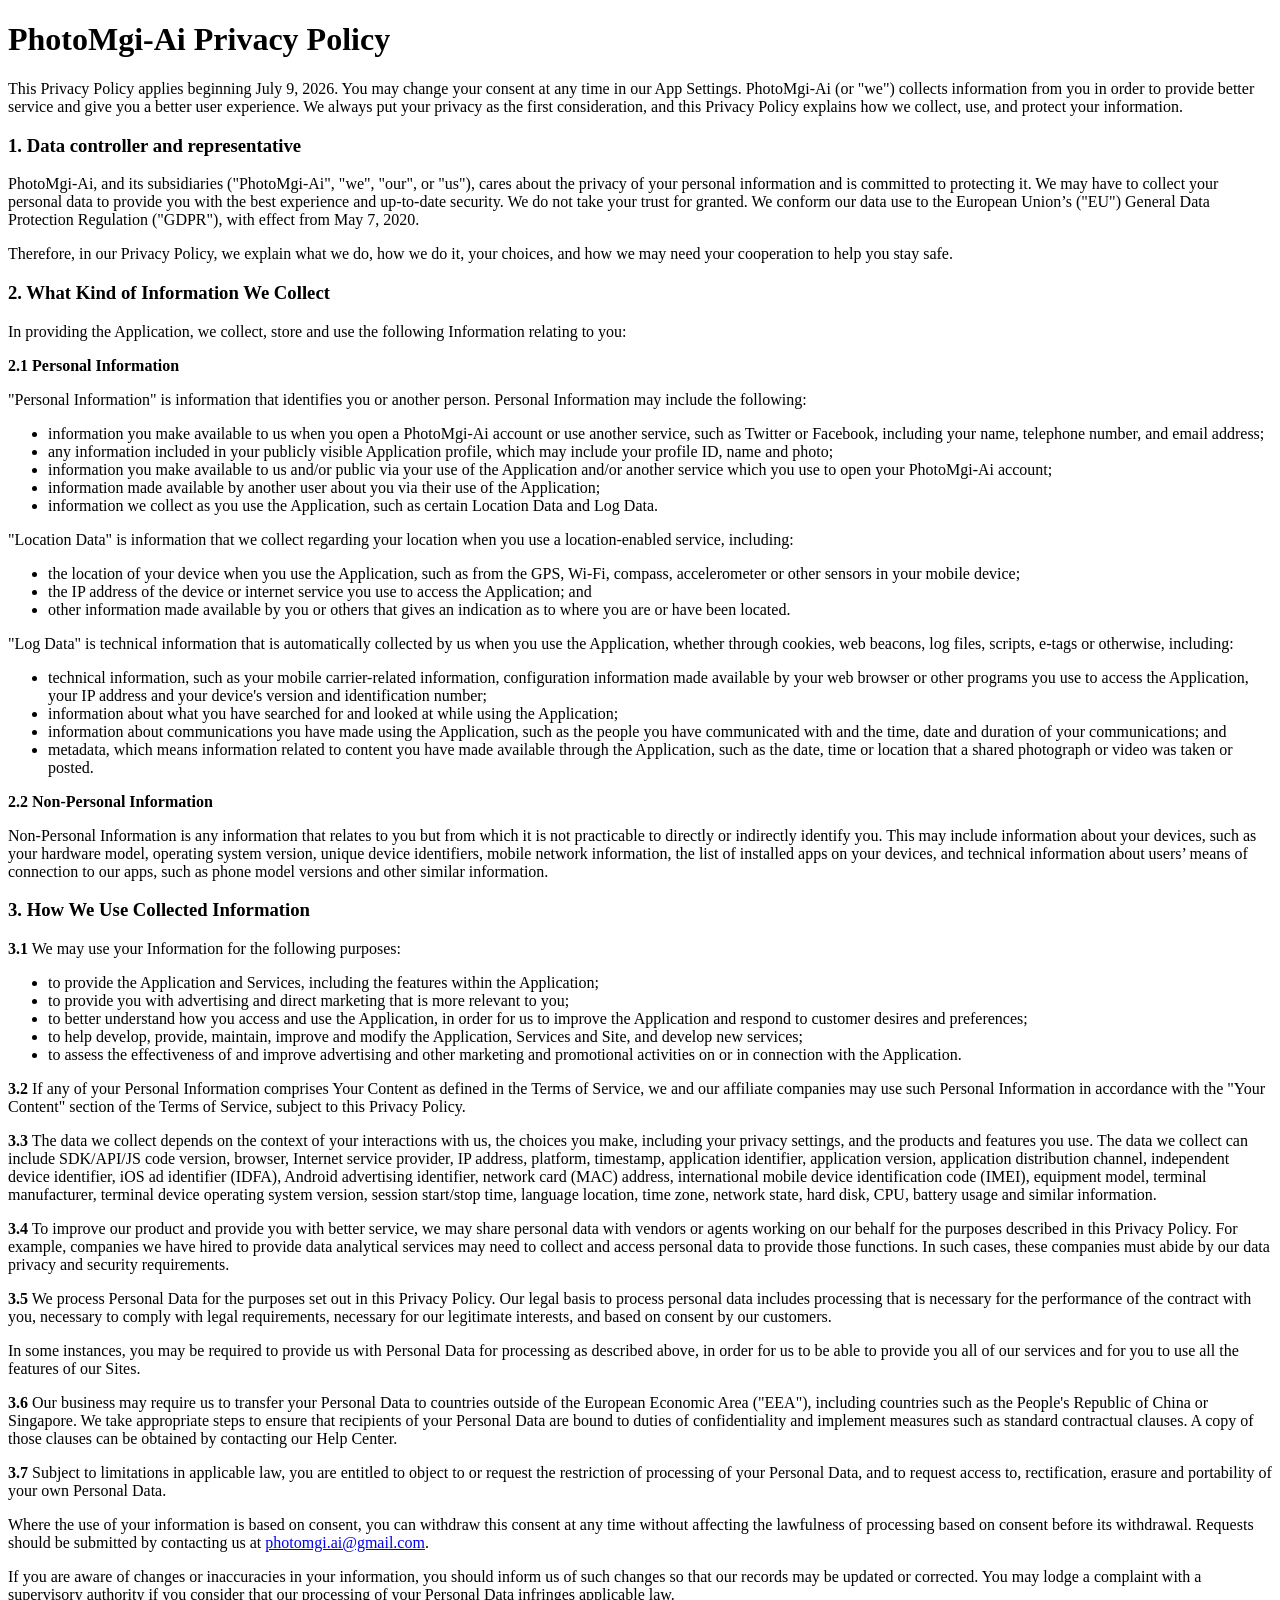
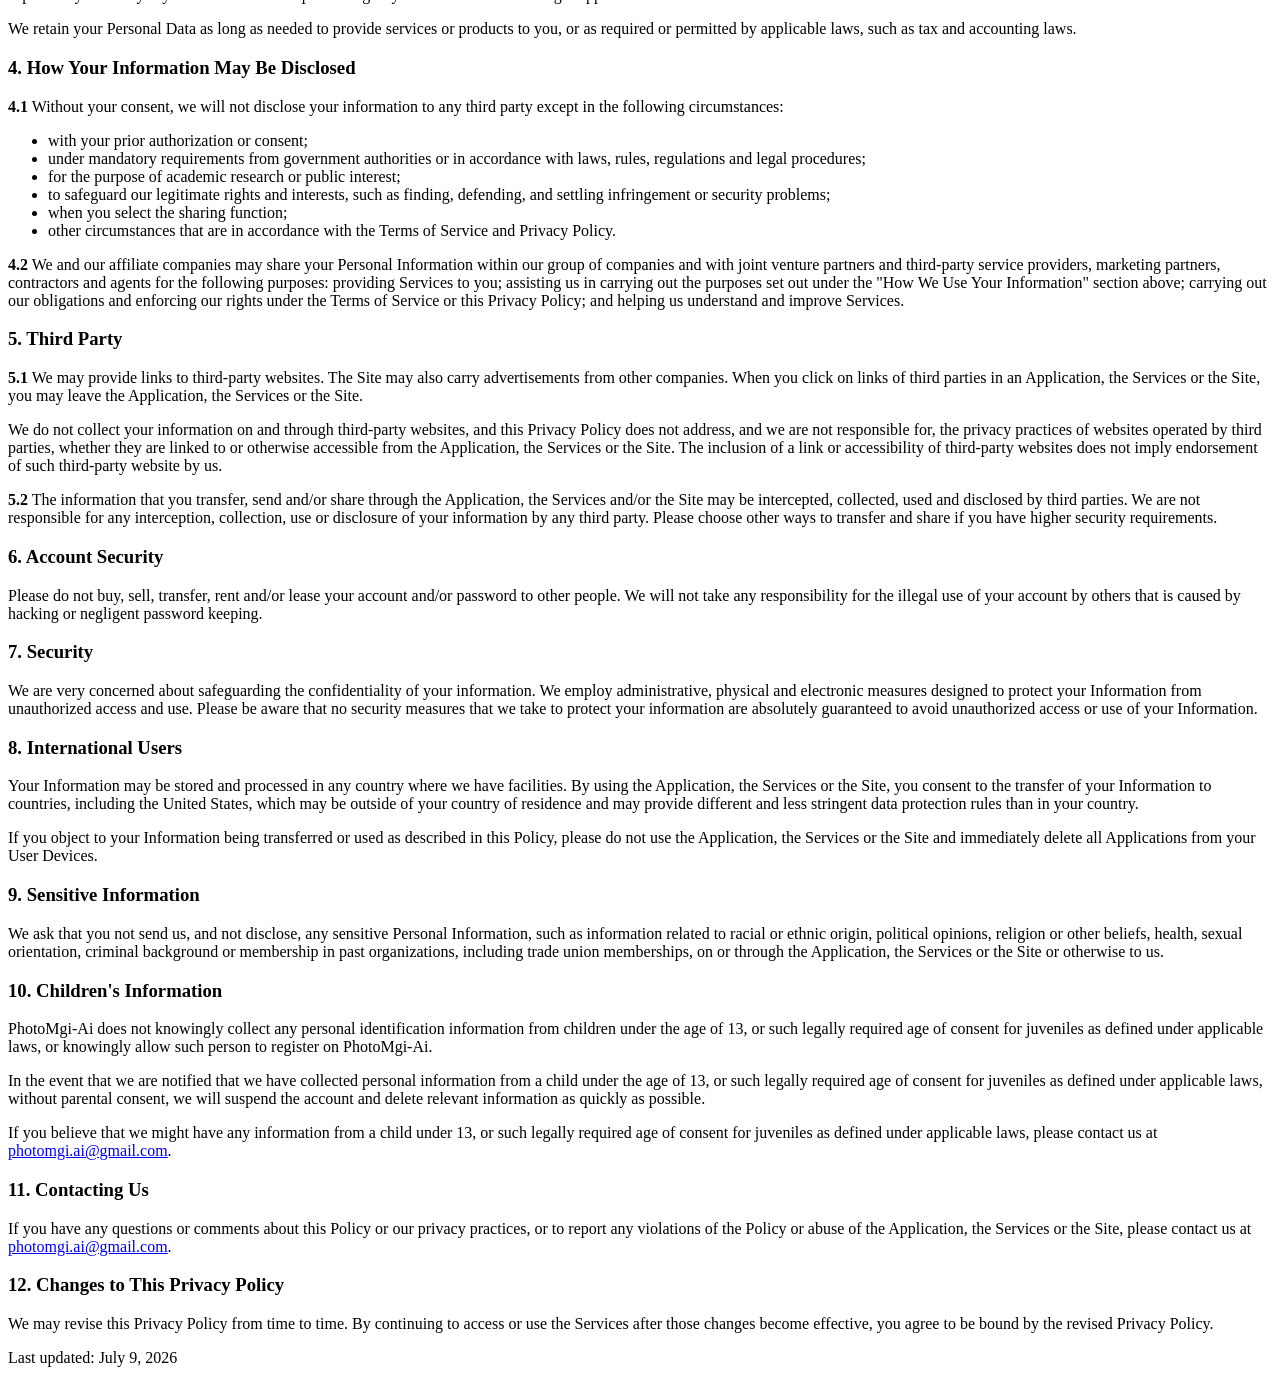
==== privacy_policy.html @ 1d1737f8 "Add files via upload" ====
<!DOCTYPE html>
<html lang="en">
<head>
  <meta charset="UTF-8">
  <meta name="viewport" content="width=device-width, initial-scale=1.0">
  <title>PhotoMgi-Ai Privacy Policy</title>
  <link rel="stylesheet" href="./style.css">
</head>
<body>
  <main class="page">
<h1>PhotoMgi-Ai Privacy Policy</h1>

<p>This Privacy Policy applies beginning July 9, 2026. You may change your consent at any time in our App Settings. PhotoMgi-Ai (or "we") collects information from you in order to provide better service and give you a better user experience. We always put your privacy as the first consideration, and this Privacy Policy explains how we collect, use, and protect your information.</p>

<h3>1. Data controller and representative</h3>
<p>PhotoMgi-Ai, and its subsidiaries ("PhotoMgi-Ai", "we", "our", or "us"), cares about the privacy of your personal information and is committed to protecting it. We may have to collect your personal data to provide you with the best experience and up-to-date security. We do not take your trust for granted. We conform our data use to the European Union’s ("EU") General Data Protection Regulation ("GDPR"), with effect from May 7, 2020.</p>
<p>Therefore, in our Privacy Policy, we explain what we do, how we do it, your choices, and how we may need your cooperation to help you stay safe.</p>

<h3>2. What Kind of Information We Collect</h3>
<p>In providing the Application, we collect, store and use the following Information relating to you:</p>

<p><strong>2.1 Personal Information</strong></p>
<p>"Personal Information" is information that identifies you or another person. Personal Information may include the following:</p>
<ul>
  <li>information you make available to us when you open a PhotoMgi-Ai account or use another service, such as Twitter or Facebook, including your name, telephone number, and email address;</li>
  <li>any information included in your publicly visible Application profile, which may include your profile ID, name and photo;</li>
  <li>information you make available to us and/or public via your use of the Application and/or another service which you use to open your PhotoMgi-Ai account;</li>
  <li>information made available by another user about you via their use of the Application;</li>
  <li>information we collect as you use the Application, such as certain Location Data and Log Data.</li>
</ul>

<p>"Location Data" is information that we collect regarding your location when you use a location-enabled service, including:</p>
<ul>
  <li>the location of your device when you use the Application, such as from the GPS, Wi-Fi, compass, accelerometer or other sensors in your mobile device;</li>
  <li>the IP address of the device or internet service you use to access the Application; and</li>
  <li>other information made available by you or others that gives an indication as to where you are or have been located.</li>
</ul>

<p>"Log Data" is technical information that is automatically collected by us when you use the Application, whether through cookies, web beacons, log files, scripts, e-tags or otherwise, including:</p>
<ul>
  <li>technical information, such as your mobile carrier-related information, configuration information made available by your web browser or other programs you use to access the Application, your IP address and your device's version and identification number;</li>
  <li>information about what you have searched for and looked at while using the Application;</li>
  <li>information about communications you have made using the Application, such as the people you have communicated with and the time, date and duration of your communications; and</li>
  <li>metadata, which means information related to content you have made available through the Application, such as the date, time or location that a shared photograph or video was taken or posted.</li>
</ul>

<p><strong>2.2 Non-Personal Information</strong></p>
<p>Non-Personal Information is any information that relates to you but from which it is not practicable to directly or indirectly identify you. This may include information about your devices, such as your hardware model, operating system version, unique device identifiers, mobile network information, the list of installed apps on your devices, and technical information about users’ means of connection to our apps, such as phone model versions and other similar information.</p>

<h3>3. How We Use Collected Information</h3>
<p><strong>3.1</strong> We may use your Information for the following purposes:</p>
<ul>
  <li>to provide the Application and Services, including the features within the Application;</li>
  <li>to provide you with advertising and direct marketing that is more relevant to you;</li>
  <li>to better understand how you access and use the Application, in order for us to improve the Application and respond to customer desires and preferences;</li>
  <li>to help develop, provide, maintain, improve and modify the Application, Services and Site, and develop new services;</li>
  <li>to assess the effectiveness of and improve advertising and other marketing and promotional activities on or in connection with the Application.</li>
</ul>
<p><strong>3.2</strong> If any of your Personal Information comprises Your Content as defined in the Terms of Service, we and our affiliate companies may use such Personal Information in accordance with the "Your Content" section of the Terms of Service, subject to this Privacy Policy.</p>
<p><strong>3.3</strong> The data we collect depends on the context of your interactions with us, the choices you make, including your privacy settings, and the products and features you use. The data we collect can include SDK/API/JS code version, browser, Internet service provider, IP address, platform, timestamp, application identifier, application version, application distribution channel, independent device identifier, iOS ad identifier (IDFA), Android advertising identifier, network card (MAC) address, international mobile device identification code (IMEI), equipment model, terminal manufacturer, terminal device operating system version, session start/stop time, language location, time zone, network state, hard disk, CPU, battery usage and similar information.</p>
<p><strong>3.4</strong> To improve our product and provide you with better service, we may share personal data with vendors or agents working on our behalf for the purposes described in this Privacy Policy. For example, companies we have hired to provide data analytical services may need to collect and access personal data to provide those functions. In such cases, these companies must abide by our data privacy and security requirements.</p>
<p><strong>3.5</strong> We process Personal Data for the purposes set out in this Privacy Policy. Our legal basis to process personal data includes processing that is necessary for the performance of the contract with you, necessary to comply with legal requirements, necessary for our legitimate interests, and based on consent by our customers.</p>
<p>In some instances, you may be required to provide us with Personal Data for processing as described above, in order for us to be able to provide you all of our services and for you to use all the features of our Sites.</p>
<p><strong>3.6</strong> Our business may require us to transfer your Personal Data to countries outside of the European Economic Area ("EEA"), including countries such as the People's Republic of China or Singapore. We take appropriate steps to ensure that recipients of your Personal Data are bound to duties of confidentiality and implement measures such as standard contractual clauses. A copy of those clauses can be obtained by contacting our Help Center.</p>
<p><strong>3.7</strong> Subject to limitations in applicable law, you are entitled to object to or request the restriction of processing of your Personal Data, and to request access to, rectification, erasure and portability of your own Personal Data.</p>
<p>Where the use of your information is based on consent, you can withdraw this consent at any time without affecting the lawfulness of processing based on consent before its withdrawal. Requests should be submitted by contacting us at <a href="mailto:photomgi.ai@gmail.com">photomgi.ai@gmail.com</a>.</p>
<p>If you are aware of changes or inaccuracies in your information, you should inform us of such changes so that our records may be updated or corrected. You may lodge a complaint with a supervisory authority if you consider that our processing of your Personal Data infringes applicable law.</p>
<p>We retain your Personal Data as long as needed to provide services or products to you, or as required or permitted by applicable laws, such as tax and accounting laws.</p>

<h3>4. How Your Information May Be Disclosed</h3>
<p><strong>4.1</strong> Without your consent, we will not disclose your information to any third party except in the following circumstances:</p>
<ul>
  <li>with your prior authorization or consent;</li>
  <li>under mandatory requirements from government authorities or in accordance with laws, rules, regulations and legal procedures;</li>
  <li>for the purpose of academic research or public interest;</li>
  <li>to safeguard our legitimate rights and interests, such as finding, defending, and settling infringement or security problems;</li>
  <li>when you select the sharing function;</li>
  <li>other circumstances that are in accordance with the Terms of Service and Privacy Policy.</li>
</ul>
<p><strong>4.2</strong> We and our affiliate companies may share your Personal Information within our group of companies and with joint venture partners and third-party service providers, marketing partners, contractors and agents for the following purposes: providing Services to you; assisting us in carrying out the purposes set out under the "How We Use Your Information" section above; carrying out our obligations and enforcing our rights under the Terms of Service or this Privacy Policy; and helping us understand and improve Services.</p>

<h3>5. Third Party</h3>
<p><strong>5.1</strong> We may provide links to third-party websites. The Site may also carry advertisements from other companies. When you click on links of third parties in an Application, the Services or the Site, you may leave the Application, the Services or the Site.</p>
<p>We do not collect your information on and through third-party websites, and this Privacy Policy does not address, and we are not responsible for, the privacy practices of websites operated by third parties, whether they are linked to or otherwise accessible from the Application, the Services or the Site. The inclusion of a link or accessibility of third-party websites does not imply endorsement of such third-party website by us.</p>
<p><strong>5.2</strong> The information that you transfer, send and/or share through the Application, the Services and/or the Site may be intercepted, collected, used and disclosed by third parties. We are not responsible for any interception, collection, use or disclosure of your information by any third party. Please choose other ways to transfer and share if you have higher security requirements.</p>

<h3>6. Account Security</h3>
<p>Please do not buy, sell, transfer, rent and/or lease your account and/or password to other people. We will not take any responsibility for the illegal use of your account by others that is caused by hacking or negligent password keeping.</p>

<h3>7. Security</h3>
<p>We are very concerned about safeguarding the confidentiality of your information. We employ administrative, physical and electronic measures designed to protect your Information from unauthorized access and use. Please be aware that no security measures that we take to protect your information are absolutely guaranteed to avoid unauthorized access or use of your Information.</p>

<h3>8. International Users</h3>
<p>Your Information may be stored and processed in any country where we have facilities. By using the Application, the Services or the Site, you consent to the transfer of your Information to countries, including the United States, which may be outside of your country of residence and may provide different and less stringent data protection rules than in your country.</p>
<p>If you object to your Information being transferred or used as described in this Policy, please do not use the Application, the Services or the Site and immediately delete all Applications from your User Devices.</p>

<h3>9. Sensitive Information</h3>
<p>We ask that you not send us, and not disclose, any sensitive Personal Information, such as information related to racial or ethnic origin, political opinions, religion or other beliefs, health, sexual orientation, criminal background or membership in past organizations, including trade union memberships, on or through the Application, the Services or the Site or otherwise to us.</p>

<h3>10. Children's Information</h3>
<p>PhotoMgi-Ai does not knowingly collect any personal identification information from children under the age of 13, or such legally required age of consent for juveniles as defined under applicable laws, or knowingly allow such person to register on PhotoMgi-Ai.</p>
<p>In the event that we are notified that we have collected personal information from a child under the age of 13, or such legally required age of consent for juveniles as defined under applicable laws, without parental consent, we will suspend the account and delete relevant information as quickly as possible.</p>
<p>If you believe that we might have any information from a child under 13, or such legally required age of consent for juveniles as defined under applicable laws, please contact us at <a href="mailto:photomgi.ai@gmail.com">photomgi.ai@gmail.com</a>.</p>

<h3>11. Contacting Us</h3>
<p>If you have any questions or comments about this Policy or our privacy practices, or to report any violations of the Policy or abuse of the Application, the Services or the Site, please contact us at <a href="mailto:photomgi.ai@gmail.com">photomgi.ai@gmail.com</a>.</p>

<h3>12. Changes to This Privacy Policy</h3>
<p>We may revise this Privacy Policy from time to time. By continuing to access or use the Services after those changes become effective, you agree to be bound by the revised Privacy Policy.</p>

<p class="updated">Last updated: July 9, 2026</p>
  </main>
</body>
</html>
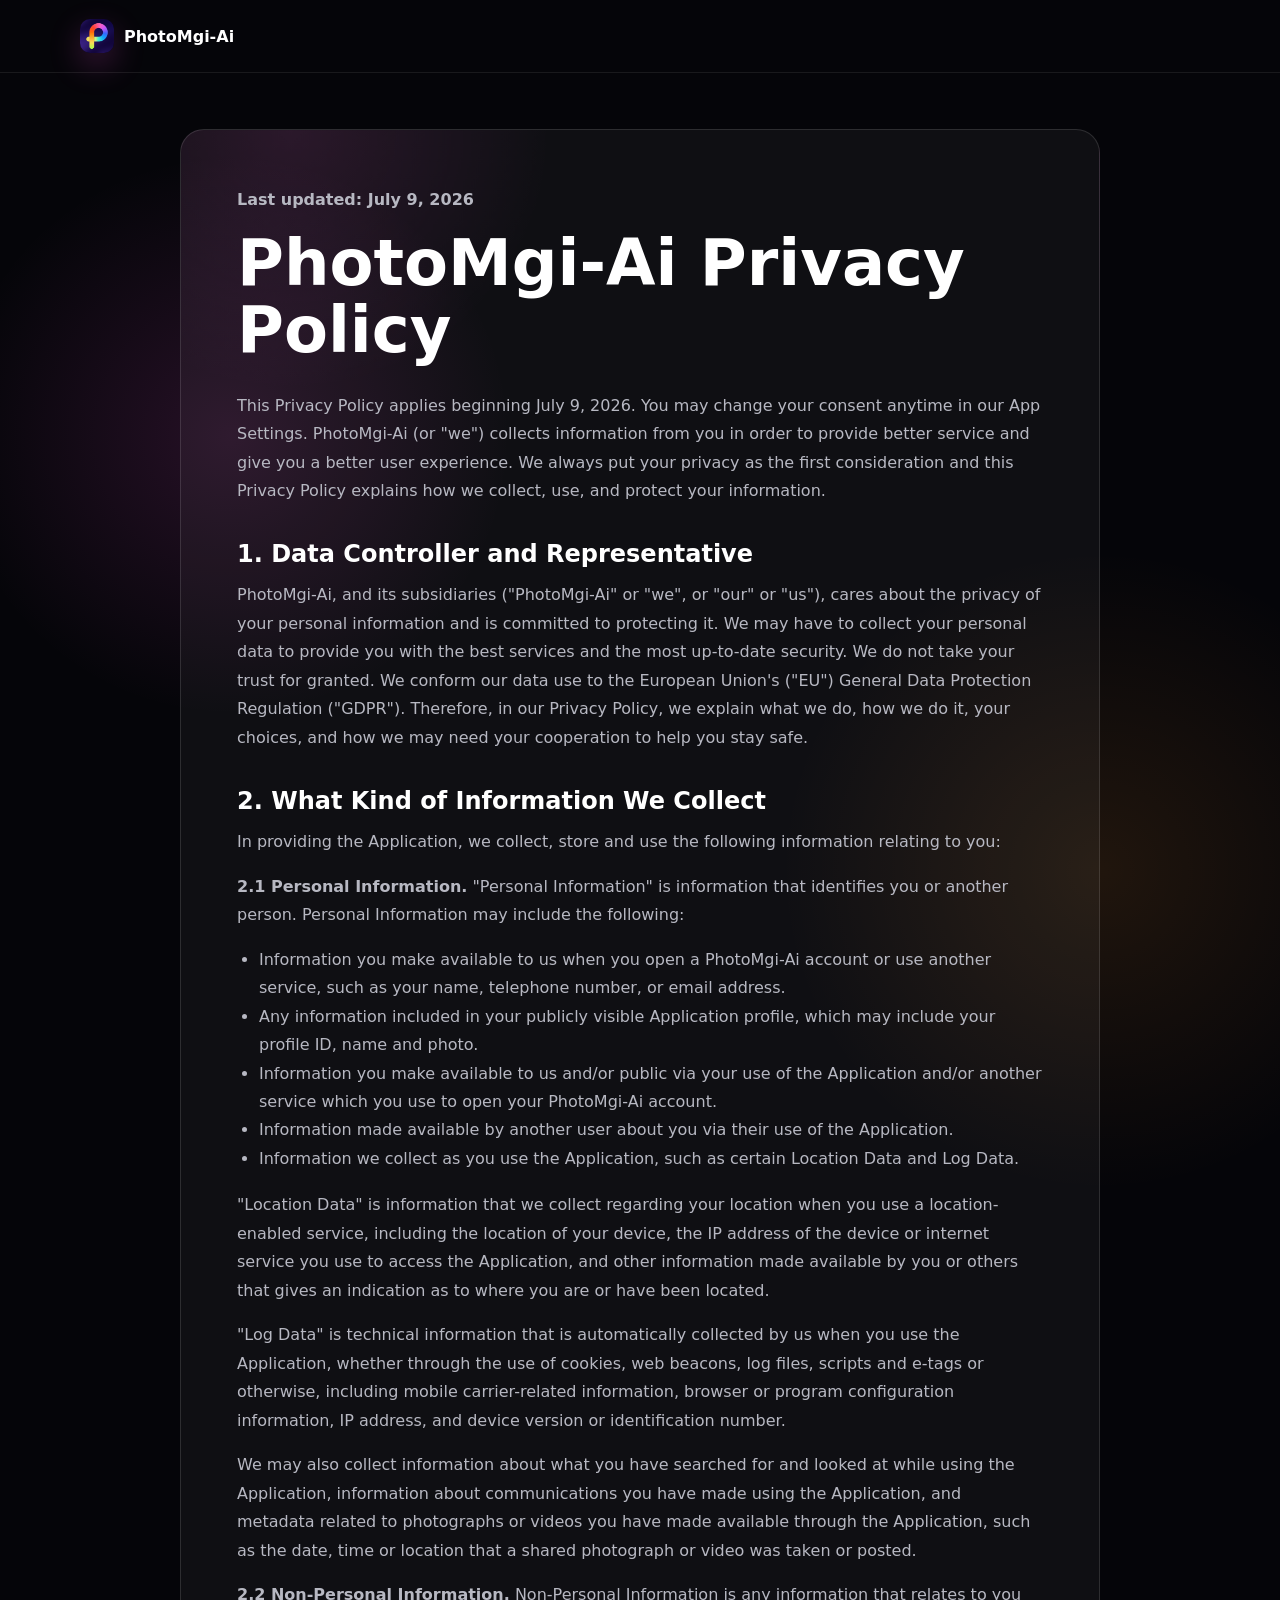
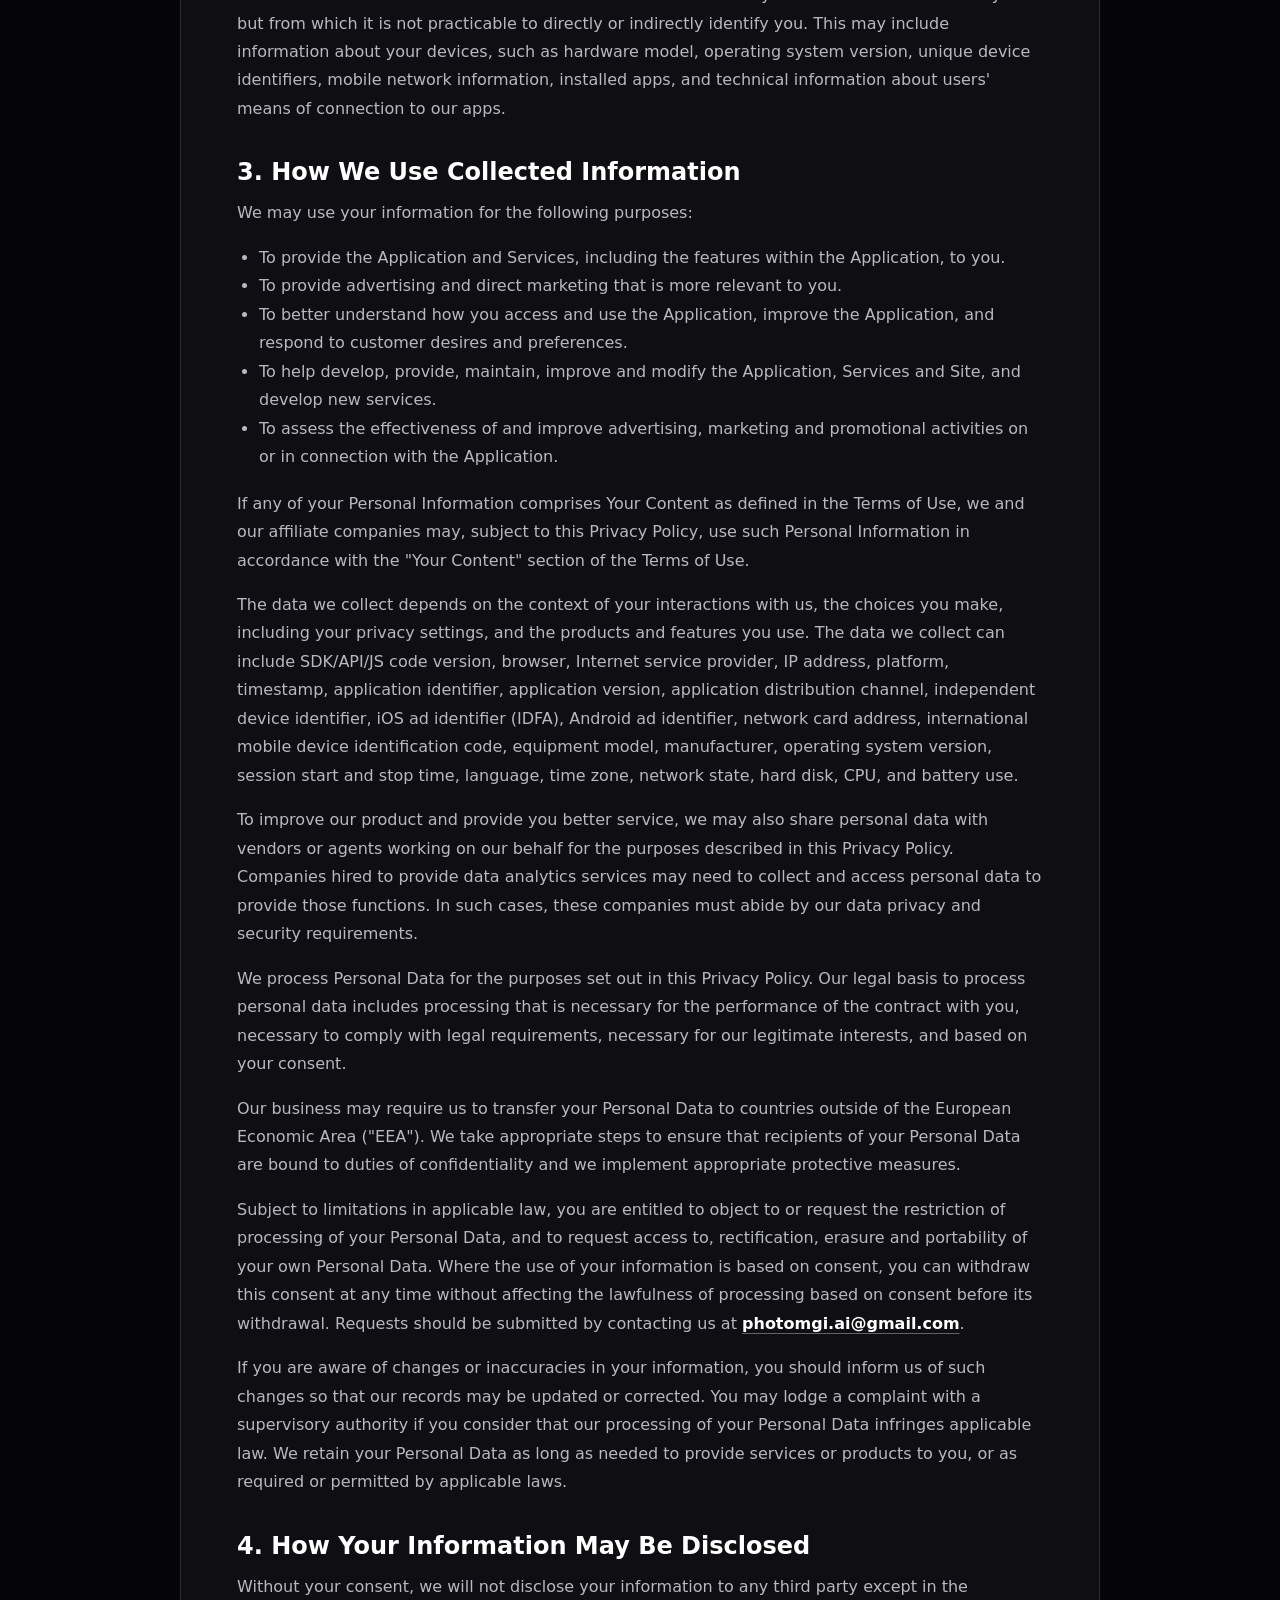
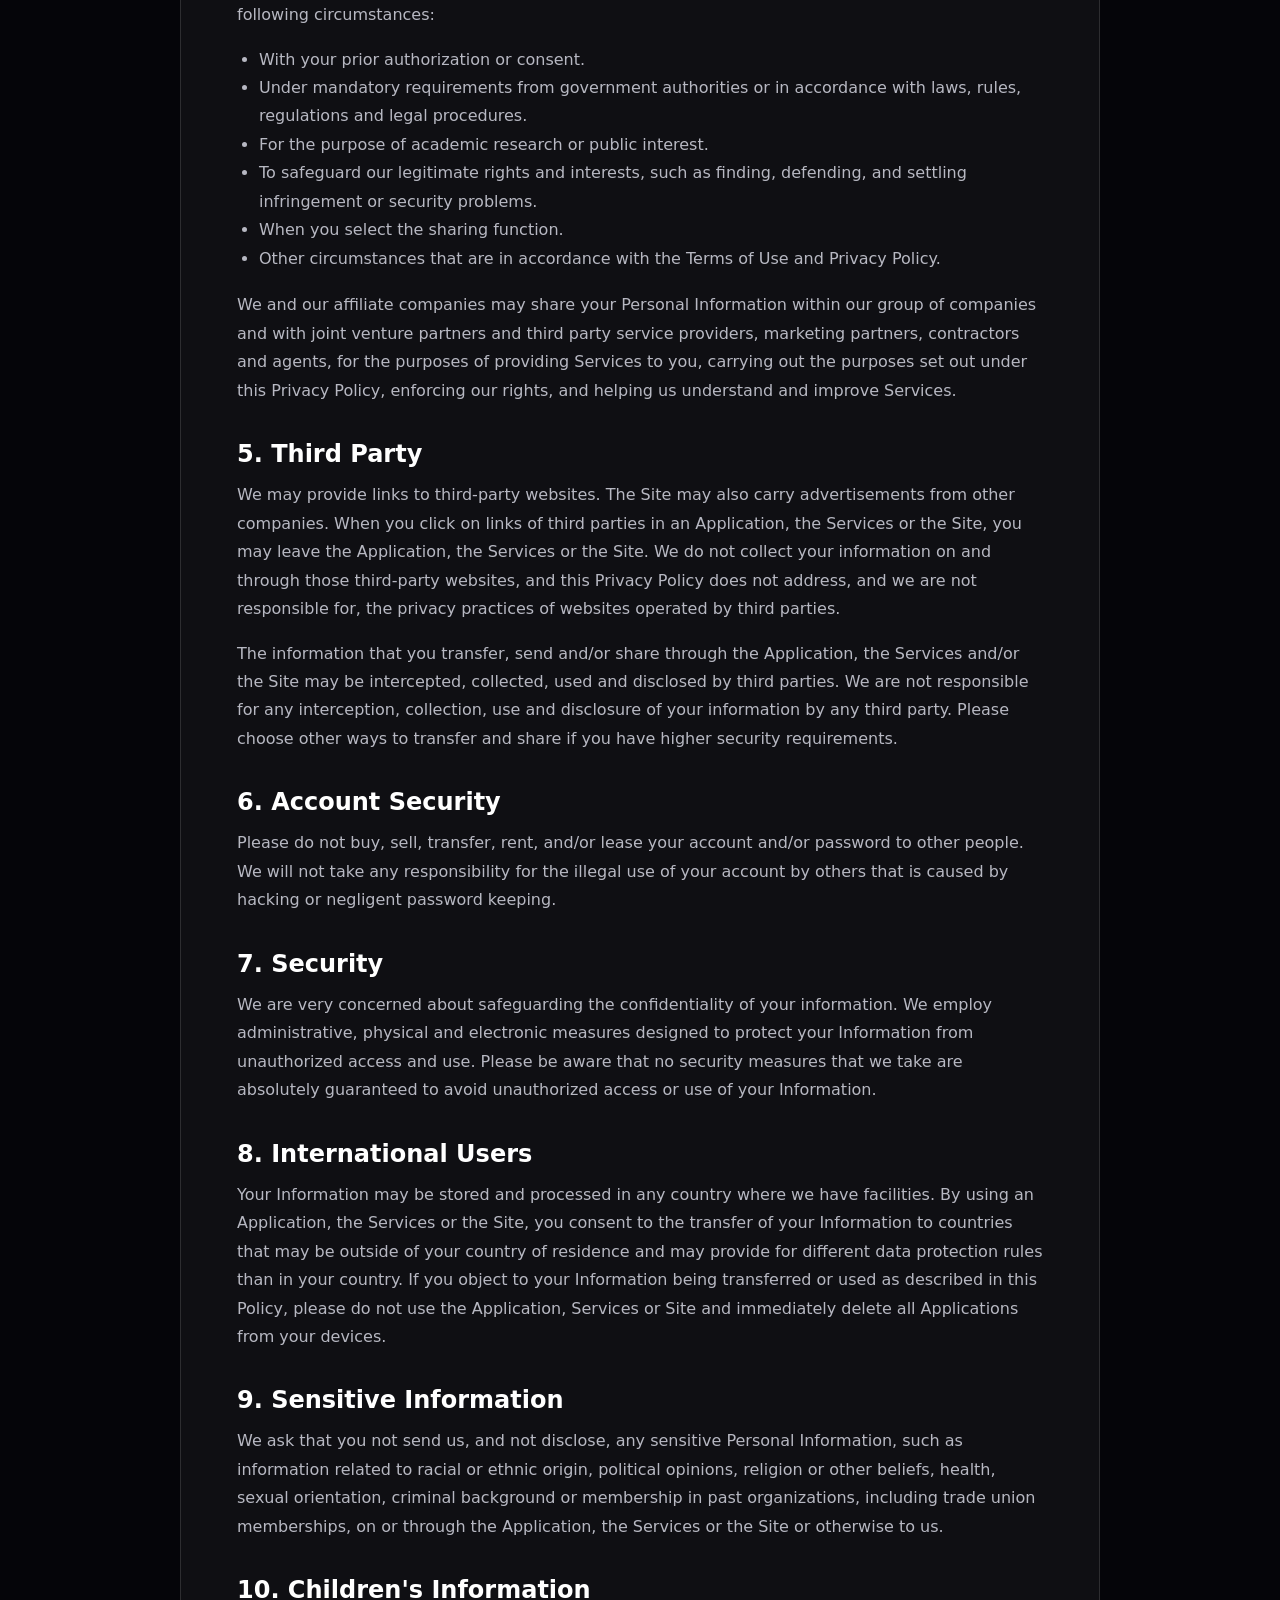
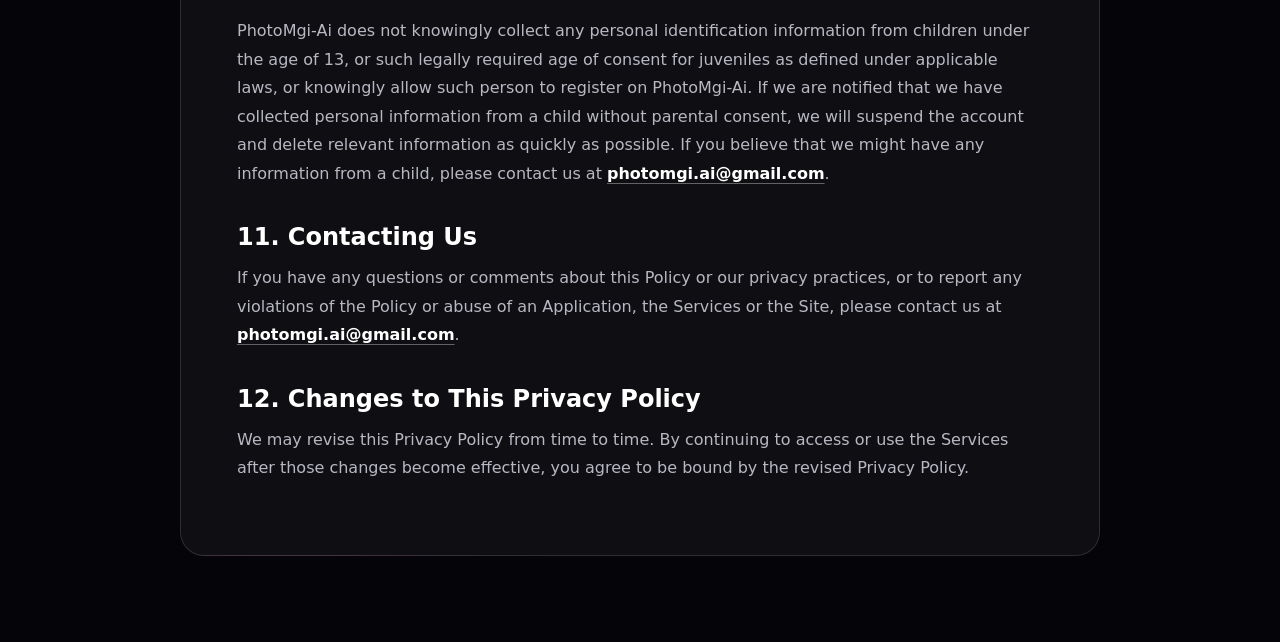
==== commit 62ba2e7f: "Add files via upload" ====
--- a/privacy_policy.html
+++ b/privacy_policy.html
@@ -1,114 +1,303 @@
-<!DOCTYPE html>
+<!doctype html>
 <html lang="en">
-<head>
-  <meta charset="UTF-8">
-  <meta name="viewport" content="width=device-width, initial-scale=1.0">
-  <title>PhotoMgi-Ai Privacy Policy</title>
-  <link rel="stylesheet" href="./style.css">
-</head>
-<body>
-  <main class="page">
-<h1>PhotoMgi-Ai Privacy Policy</h1>
-
-<p>This Privacy Policy applies beginning July 9, 2026. You may change your consent at any time in our App Settings. PhotoMgi-Ai (or "we") collects information from you in order to provide better service and give you a better user experience. We always put your privacy as the first consideration, and this Privacy Policy explains how we collect, use, and protect your information.</p>
-
-<h3>1. Data controller and representative</h3>
-<p>PhotoMgi-Ai, and its subsidiaries ("PhotoMgi-Ai", "we", "our", or "us"), cares about the privacy of your personal information and is committed to protecting it. We may have to collect your personal data to provide you with the best experience and up-to-date security. We do not take your trust for granted. We conform our data use to the European Union’s ("EU") General Data Protection Regulation ("GDPR"), with effect from May 7, 2020.</p>
-<p>Therefore, in our Privacy Policy, we explain what we do, how we do it, your choices, and how we may need your cooperation to help you stay safe.</p>
-
-<h3>2. What Kind of Information We Collect</h3>
-<p>In providing the Application, we collect, store and use the following Information relating to you:</p>
-
-<p><strong>2.1 Personal Information</strong></p>
-<p>"Personal Information" is information that identifies you or another person. Personal Information may include the following:</p>
-<ul>
-  <li>information you make available to us when you open a PhotoMgi-Ai account or use another service, such as Twitter or Facebook, including your name, telephone number, and email address;</li>
-  <li>any information included in your publicly visible Application profile, which may include your profile ID, name and photo;</li>
-  <li>information you make available to us and/or public via your use of the Application and/or another service which you use to open your PhotoMgi-Ai account;</li>
-  <li>information made available by another user about you via their use of the Application;</li>
-  <li>information we collect as you use the Application, such as certain Location Data and Log Data.</li>
-</ul>
-
-<p>"Location Data" is information that we collect regarding your location when you use a location-enabled service, including:</p>
-<ul>
-  <li>the location of your device when you use the Application, such as from the GPS, Wi-Fi, compass, accelerometer or other sensors in your mobile device;</li>
-  <li>the IP address of the device or internet service you use to access the Application; and</li>
-  <li>other information made available by you or others that gives an indication as to where you are or have been located.</li>
-</ul>
-
-<p>"Log Data" is technical information that is automatically collected by us when you use the Application, whether through cookies, web beacons, log files, scripts, e-tags or otherwise, including:</p>
-<ul>
-  <li>technical information, such as your mobile carrier-related information, configuration information made available by your web browser or other programs you use to access the Application, your IP address and your device's version and identification number;</li>
-  <li>information about what you have searched for and looked at while using the Application;</li>
-  <li>information about communications you have made using the Application, such as the people you have communicated with and the time, date and duration of your communications; and</li>
-  <li>metadata, which means information related to content you have made available through the Application, such as the date, time or location that a shared photograph or video was taken or posted.</li>
-</ul>
-
-<p><strong>2.2 Non-Personal Information</strong></p>
-<p>Non-Personal Information is any information that relates to you but from which it is not practicable to directly or indirectly identify you. This may include information about your devices, such as your hardware model, operating system version, unique device identifiers, mobile network information, the list of installed apps on your devices, and technical information about users’ means of connection to our apps, such as phone model versions and other similar information.</p>
-
-<h3>3. How We Use Collected Information</h3>
-<p><strong>3.1</strong> We may use your Information for the following purposes:</p>
-<ul>
-  <li>to provide the Application and Services, including the features within the Application;</li>
-  <li>to provide you with advertising and direct marketing that is more relevant to you;</li>
-  <li>to better understand how you access and use the Application, in order for us to improve the Application and respond to customer desires and preferences;</li>
-  <li>to help develop, provide, maintain, improve and modify the Application, Services and Site, and develop new services;</li>
-  <li>to assess the effectiveness of and improve advertising and other marketing and promotional activities on or in connection with the Application.</li>
-</ul>
-<p><strong>3.2</strong> If any of your Personal Information comprises Your Content as defined in the Terms of Service, we and our affiliate companies may use such Personal Information in accordance with the "Your Content" section of the Terms of Service, subject to this Privacy Policy.</p>
-<p><strong>3.3</strong> The data we collect depends on the context of your interactions with us, the choices you make, including your privacy settings, and the products and features you use. The data we collect can include SDK/API/JS code version, browser, Internet service provider, IP address, platform, timestamp, application identifier, application version, application distribution channel, independent device identifier, iOS ad identifier (IDFA), Android advertising identifier, network card (MAC) address, international mobile device identification code (IMEI), equipment model, terminal manufacturer, terminal device operating system version, session start/stop time, language location, time zone, network state, hard disk, CPU, battery usage and similar information.</p>
-<p><strong>3.4</strong> To improve our product and provide you with better service, we may share personal data with vendors or agents working on our behalf for the purposes described in this Privacy Policy. For example, companies we have hired to provide data analytical services may need to collect and access personal data to provide those functions. In such cases, these companies must abide by our data privacy and security requirements.</p>
-<p><strong>3.5</strong> We process Personal Data for the purposes set out in this Privacy Policy. Our legal basis to process personal data includes processing that is necessary for the performance of the contract with you, necessary to comply with legal requirements, necessary for our legitimate interests, and based on consent by our customers.</p>
-<p>In some instances, you may be required to provide us with Personal Data for processing as described above, in order for us to be able to provide you all of our services and for you to use all the features of our Sites.</p>
-<p><strong>3.6</strong> Our business may require us to transfer your Personal Data to countries outside of the European Economic Area ("EEA"), including countries such as the People's Republic of China or Singapore. We take appropriate steps to ensure that recipients of your Personal Data are bound to duties of confidentiality and implement measures such as standard contractual clauses. A copy of those clauses can be obtained by contacting our Help Center.</p>
-<p><strong>3.7</strong> Subject to limitations in applicable law, you are entitled to object to or request the restriction of processing of your Personal Data, and to request access to, rectification, erasure and portability of your own Personal Data.</p>
-<p>Where the use of your information is based on consent, you can withdraw this consent at any time without affecting the lawfulness of processing based on consent before its withdrawal. Requests should be submitted by contacting us at <a href="mailto:photomgi.ai@gmail.com">photomgi.ai@gmail.com</a>.</p>
-<p>If you are aware of changes or inaccuracies in your information, you should inform us of such changes so that our records may be updated or corrected. You may lodge a complaint with a supervisory authority if you consider that our processing of your Personal Data infringes applicable law.</p>
-<p>We retain your Personal Data as long as needed to provide services or products to you, or as required or permitted by applicable laws, such as tax and accounting laws.</p>
-
-<h3>4. How Your Information May Be Disclosed</h3>
-<p><strong>4.1</strong> Without your consent, we will not disclose your information to any third party except in the following circumstances:</p>
-<ul>
-  <li>with your prior authorization or consent;</li>
-  <li>under mandatory requirements from government authorities or in accordance with laws, rules, regulations and legal procedures;</li>
-  <li>for the purpose of academic research or public interest;</li>
-  <li>to safeguard our legitimate rights and interests, such as finding, defending, and settling infringement or security problems;</li>
-  <li>when you select the sharing function;</li>
-  <li>other circumstances that are in accordance with the Terms of Service and Privacy Policy.</li>
-</ul>
-<p><strong>4.2</strong> We and our affiliate companies may share your Personal Information within our group of companies and with joint venture partners and third-party service providers, marketing partners, contractors and agents for the following purposes: providing Services to you; assisting us in carrying out the purposes set out under the "How We Use Your Information" section above; carrying out our obligations and enforcing our rights under the Terms of Service or this Privacy Policy; and helping us understand and improve Services.</p>
-
-<h3>5. Third Party</h3>
-<p><strong>5.1</strong> We may provide links to third-party websites. The Site may also carry advertisements from other companies. When you click on links of third parties in an Application, the Services or the Site, you may leave the Application, the Services or the Site.</p>
-<p>We do not collect your information on and through third-party websites, and this Privacy Policy does not address, and we are not responsible for, the privacy practices of websites operated by third parties, whether they are linked to or otherwise accessible from the Application, the Services or the Site. The inclusion of a link or accessibility of third-party websites does not imply endorsement of such third-party website by us.</p>
-<p><strong>5.2</strong> The information that you transfer, send and/or share through the Application, the Services and/or the Site may be intercepted, collected, used and disclosed by third parties. We are not responsible for any interception, collection, use or disclosure of your information by any third party. Please choose other ways to transfer and share if you have higher security requirements.</p>
-
-<h3>6. Account Security</h3>
-<p>Please do not buy, sell, transfer, rent and/or lease your account and/or password to other people. We will not take any responsibility for the illegal use of your account by others that is caused by hacking or negligent password keeping.</p>
-
-<h3>7. Security</h3>
-<p>We are very concerned about safeguarding the confidentiality of your information. We employ administrative, physical and electronic measures designed to protect your Information from unauthorized access and use. Please be aware that no security measures that we take to protect your information are absolutely guaranteed to avoid unauthorized access or use of your Information.</p>
-
-<h3>8. International Users</h3>
-<p>Your Information may be stored and processed in any country where we have facilities. By using the Application, the Services or the Site, you consent to the transfer of your Information to countries, including the United States, which may be outside of your country of residence and may provide different and less stringent data protection rules than in your country.</p>
-<p>If you object to your Information being transferred or used as described in this Policy, please do not use the Application, the Services or the Site and immediately delete all Applications from your User Devices.</p>
-
-<h3>9. Sensitive Information</h3>
-<p>We ask that you not send us, and not disclose, any sensitive Personal Information, such as information related to racial or ethnic origin, political opinions, religion or other beliefs, health, sexual orientation, criminal background or membership in past organizations, including trade union memberships, on or through the Application, the Services or the Site or otherwise to us.</p>
-
-<h3>10. Children's Information</h3>
-<p>PhotoMgi-Ai does not knowingly collect any personal identification information from children under the age of 13, or such legally required age of consent for juveniles as defined under applicable laws, or knowingly allow such person to register on PhotoMgi-Ai.</p>
-<p>In the event that we are notified that we have collected personal information from a child under the age of 13, or such legally required age of consent for juveniles as defined under applicable laws, without parental consent, we will suspend the account and delete relevant information as quickly as possible.</p>
-<p>If you believe that we might have any information from a child under 13, or such legally required age of consent for juveniles as defined under applicable laws, please contact us at <a href="mailto:photomgi.ai@gmail.com">photomgi.ai@gmail.com</a>.</p>
-
-<h3>11. Contacting Us</h3>
-<p>If you have any questions or comments about this Policy or our privacy practices, or to report any violations of the Policy or abuse of the Application, the Services or the Site, please contact us at <a href="mailto:photomgi.ai@gmail.com">photomgi.ai@gmail.com</a>.</p>
-
-<h3>12. Changes to This Privacy Policy</h3>
-<p>We may revise this Privacy Policy from time to time. By continuing to access or use the Services after those changes become effective, you agree to be bound by the revised Privacy Policy.</p>
-
-<p class="updated">Last updated: July 9, 2026</p>
-  </main>
-</body>
+  <head>
+    <meta charset="utf-8" />
+    <meta name="viewport" content="width=device-width, initial-scale=1" />
+    <title>PhotoMgi-Ai Privacy Policy</title>
+    <meta name="description" content="Privacy Policy for PhotoMgi-Ai. Last updated July 9, 2026." />
+    <link rel="icon" href="assets/logo.png" />
+    <link rel="stylesheet" href="styles.css" />
+  </head>
+  <body>
+    <header class="site-header">
+      <div class="header-inner">
+        <a class="brand" href="index.html" aria-label="PhotoMgi-Ai home">
+          <img src="assets/logo.png" alt="" />
+          <span>PhotoMgi-Ai</span>
+        </a>
+      </div>
+    </header>
+
+    <main class="legal-page">
+      <article class="legal-document">
+        <p class="legal-kicker">Last updated: July 9, 2026</p>
+        <h1>PhotoMgi-Ai Privacy Policy</h1>
+
+        <p>
+          This Privacy Policy applies beginning July 9, 2026. You may change your
+          consent anytime in our App Settings. PhotoMgi-Ai (or "we") collects
+          information from you in order to provide better service and give you a
+          better user experience. We always put your privacy as the first
+          consideration and this Privacy Policy explains how we collect, use, and
+          protect your information.
+        </p>
+
+        <h2>1. Data Controller and Representative</h2>
+        <p>
+          PhotoMgi-Ai, and its subsidiaries ("PhotoMgi-Ai" or "we", or "our" or
+          "us"), cares about the privacy of your personal information and is
+          committed to protecting it. We may have to collect your personal data to
+          provide you with the best services and the most up-to-date security. We
+          do not take your trust for granted. We conform our data use to the
+          European Union's ("EU") General Data Protection Regulation ("GDPR").
+          Therefore, in our Privacy Policy, we explain what we do, how we do it,
+          your choices, and how we may need your cooperation to help you stay safe.
+        </p>
+
+        <h2>2. What Kind of Information We Collect</h2>
+        <p>
+          In providing the Application, we collect, store and use the following
+          information relating to you:
+        </p>
+        <p>
+          <strong>2.1 Personal Information.</strong> "Personal Information" is
+          information that identifies you or another person. Personal Information
+          may include the following:
+        </p>
+        <ul>
+          <li>
+            Information you make available to us when you open a PhotoMgi-Ai
+            account or use another service, such as your name, telephone number,
+            or email address.
+          </li>
+          <li>
+            Any information included in your publicly visible Application profile,
+            which may include your profile ID, name and photo.
+          </li>
+          <li>
+            Information you make available to us and/or public via your use of
+            the Application and/or another service which you use to open your
+            PhotoMgi-Ai account.
+          </li>
+          <li>
+            Information made available by another user about you via their use of
+            the Application.
+          </li>
+          <li>
+            Information we collect as you use the Application, such as certain
+            Location Data and Log Data.
+          </li>
+        </ul>
+
+        <p>
+          "Location Data" is information that we collect regarding your location
+          when you use a location-enabled service, including the location of your
+          device, the IP address of the device or internet service you use to
+          access the Application, and other information made available by you or
+          others that gives an indication as to where you are or have been located.
+        </p>
+
+        <p>
+          "Log Data" is technical information that is automatically collected by
+          us when you use the Application, whether through the use of cookies, web
+          beacons, log files, scripts and e-tags or otherwise, including mobile
+          carrier-related information, browser or program configuration
+          information, IP address, and device version or identification number.
+        </p>
+
+        <p>
+          We may also collect information about what you have searched for and
+          looked at while using the Application, information about communications
+          you have made using the Application, and metadata related to photographs
+          or videos you have made available through the Application, such as the
+          date, time or location that a shared photograph or video was taken or
+          posted.
+        </p>
+
+        <p>
+          <strong>2.2 Non-Personal Information.</strong> Non-Personal Information
+          is any information that relates to you but from which it is not
+          practicable to directly or indirectly identify you. This may include
+          information about your devices, such as hardware model, operating system
+          version, unique device identifiers, mobile network information, installed
+          apps, and technical information about users' means of connection to our
+          apps.
+        </p>
+
+        <h2>3. How We Use Collected Information</h2>
+        <p>We may use your information for the following purposes:</p>
+        <ul>
+          <li>To provide the Application and Services, including the features within the Application, to you.</li>
+          <li>To provide advertising and direct marketing that is more relevant to you.</li>
+          <li>To better understand how you access and use the Application, improve the Application, and respond to customer desires and preferences.</li>
+          <li>To help develop, provide, maintain, improve and modify the Application, Services and Site, and develop new services.</li>
+          <li>To assess the effectiveness of and improve advertising, marketing and promotional activities on or in connection with the Application.</li>
+        </ul>
+
+        <p>
+          If any of your Personal Information comprises Your Content as defined in
+          the Terms of Use, we and our affiliate companies may, subject to this
+          Privacy Policy, use such Personal Information in accordance with the
+          "Your Content" section of the Terms of Use.
+        </p>
+
+        <p>
+          The data we collect depends on the context of your interactions with us,
+          the choices you make, including your privacy settings, and the products
+          and features you use. The data we collect can include SDK/API/JS code
+          version, browser, Internet service provider, IP address, platform,
+          timestamp, application identifier, application version, application
+          distribution channel, independent device identifier, iOS ad identifier
+          (IDFA), Android ad identifier, network card address, international mobile
+          device identification code, equipment model, manufacturer, operating
+          system version, session start and stop time, language, time zone, network
+          state, hard disk, CPU, and battery use.
+        </p>
+
+        <p>
+          To improve our product and provide you better service, we may also share
+          personal data with vendors or agents working on our behalf for the
+          purposes described in this Privacy Policy. Companies hired to provide
+          data analytics services may need to collect and access personal data to
+          provide those functions. In such cases, these companies must abide by our
+          data privacy and security requirements.
+        </p>
+
+        <p>
+          We process Personal Data for the purposes set out in this Privacy
+          Policy. Our legal basis to process personal data includes processing
+          that is necessary for the performance of the contract with you,
+          necessary to comply with legal requirements, necessary for our legitimate
+          interests, and based on your consent.
+        </p>
+
+        <p>
+          Our business may require us to transfer your Personal Data to countries
+          outside of the European Economic Area ("EEA"). We take appropriate steps
+          to ensure that recipients of your Personal Data are bound to duties of
+          confidentiality and we implement appropriate protective measures.
+        </p>
+
+        <p>
+          Subject to limitations in applicable law, you are entitled to object to
+          or request the restriction of processing of your Personal Data, and to
+          request access to, rectification, erasure and portability of your own
+          Personal Data. Where the use of your information is based on consent,
+          you can withdraw this consent at any time without affecting the
+          lawfulness of processing based on consent before its withdrawal.
+          Requests should be submitted by contacting us at
+          <a href="mailto:photomgi.ai@gmail.com">photomgi.ai@gmail.com</a>.
+        </p>
+
+        <p>
+          If you are aware of changes or inaccuracies in your information, you
+          should inform us of such changes so that our records may be updated or
+          corrected. You may lodge a complaint with a supervisory authority if you
+          consider that our processing of your Personal Data infringes applicable
+          law. We retain your Personal Data as long as needed to provide services
+          or products to you, or as required or permitted by applicable laws.
+        </p>
+
+        <h2>4. How Your Information May Be Disclosed</h2>
+        <p>
+          Without your consent, we will not disclose your information to any third
+          party except in the following circumstances:
+        </p>
+        <ul>
+          <li>With your prior authorization or consent.</li>
+          <li>Under mandatory requirements from government authorities or in accordance with laws, rules, regulations and legal procedures.</li>
+          <li>For the purpose of academic research or public interest.</li>
+          <li>To safeguard our legitimate rights and interests, such as finding, defending, and settling infringement or security problems.</li>
+          <li>When you select the sharing function.</li>
+          <li>Other circumstances that are in accordance with the Terms of Use and Privacy Policy.</li>
+        </ul>
+
+        <p>
+          We and our affiliate companies may share your Personal Information
+          within our group of companies and with joint venture partners and third
+          party service providers, marketing partners, contractors and agents, for
+          the purposes of providing Services to you, carrying out the purposes set
+          out under this Privacy Policy, enforcing our rights, and helping us
+          understand and improve Services.
+        </p>
+
+        <h2>5. Third Party</h2>
+        <p>
+          We may provide links to third-party websites. The Site may also carry
+          advertisements from other companies. When you click on links of third
+          parties in an Application, the Services or the Site, you may leave the
+          Application, the Services or the Site. We do not collect your information
+          on and through those third-party websites, and this Privacy Policy does
+          not address, and we are not responsible for, the privacy practices of
+          websites operated by third parties.
+        </p>
+
+        <p>
+          The information that you transfer, send and/or share through the
+          Application, the Services and/or the Site may be intercepted, collected,
+          used and disclosed by third parties. We are not responsible for any
+          interception, collection, use and disclosure of your information by any
+          third party. Please choose other ways to transfer and share if you have
+          higher security requirements.
+        </p>
+
+        <h2>6. Account Security</h2>
+        <p>
+          Please do not buy, sell, transfer, rent, and/or lease your account
+          and/or password to other people. We will not take any responsibility for
+          the illegal use of your account by others that is caused by hacking or
+          negligent password keeping.
+        </p>
+
+        <h2>7. Security</h2>
+        <p>
+          We are very concerned about safeguarding the confidentiality of your
+          information. We employ administrative, physical and electronic measures
+          designed to protect your Information from unauthorized access and use.
+          Please be aware that no security measures that we take are absolutely
+          guaranteed to avoid unauthorized access or use of your Information.
+        </p>
+
+        <h2>8. International Users</h2>
+        <p>
+          Your Information may be stored and processed in any country where we
+          have facilities. By using an Application, the Services or the Site, you
+          consent to the transfer of your Information to countries that may be
+          outside of your country of residence and may provide for different data
+          protection rules than in your country. If you object to your Information
+          being transferred or used as described in this Policy, please do not use
+          the Application, Services or Site and immediately delete all Applications
+          from your devices.
+        </p>
+
+        <h2>9. Sensitive Information</h2>
+        <p>
+          We ask that you not send us, and not disclose, any sensitive Personal
+          Information, such as information related to racial or ethnic origin,
+          political opinions, religion or other beliefs, health, sexual
+          orientation, criminal background or membership in past organizations,
+          including trade union memberships, on or through the Application, the
+          Services or the Site or otherwise to us.
+        </p>
+
+        <h2>10. Children's Information</h2>
+        <p>
+          PhotoMgi-Ai does not knowingly collect any personal identification
+          information from children under the age of 13, or such legally required
+          age of consent for juveniles as defined under applicable laws, or
+          knowingly allow such person to register on PhotoMgi-Ai. If we are
+          notified that we have collected personal information from a child without
+          parental consent, we will suspend the account and delete relevant
+          information as quickly as possible. If you believe that we might have any
+          information from a child, please contact us at
+          <a href="mailto:photomgi.ai@gmail.com">photomgi.ai@gmail.com</a>.
+        </p>
+
+        <h2>11. Contacting Us</h2>
+        <p>
+          If you have any questions or comments about this Policy or our privacy
+          practices, or to report any violations of the Policy or abuse of an
+          Application, the Services or the Site, please contact us at
+          <a href="mailto:photomgi.ai@gmail.com">photomgi.ai@gmail.com</a>.
+        </p>
+
+        <h2>12. Changes to This Privacy Policy</h2>
+        <p>
+          We may revise this Privacy Policy from time to time. By continuing to
+          access or use the Services after those changes become effective, you
+          agree to be bound by the revised Privacy Policy.
+        </p>
+      </article>
+    </main>
+  </body>
 </html>
--- a/styles.css
+++ b/styles.css
@@ -0,0 +1,605 @@
+:root {
+  color-scheme: dark;
+  --bg: #050509;
+  --panel: #121218;
+  --panel-2: #191922;
+  --text: #ffffff;
+  --muted: #b7b8c2;
+  --soft: #7d7f8d;
+  --line: rgba(255, 255, 255, 0.12);
+  --pink: #ef55d6;
+  --orange: #ff9a2e;
+  --blue: #2384ff;
+  --radius: 22px;
+  font-family: Inter, ui-sans-serif, system-ui, -apple-system, BlinkMacSystemFont, "Segoe UI", sans-serif;
+}
+
+* {
+  box-sizing: border-box;
+}
+
+html {
+  scroll-behavior: smooth;
+}
+
+body {
+  margin: 0;
+  background:
+    radial-gradient(circle at 18% 8%, rgba(239, 85, 214, 0.14), transparent 280px),
+    radial-gradient(circle at 86% 16%, rgba(255, 154, 46, 0.11), transparent 320px),
+    var(--bg);
+  color: var(--text);
+}
+
+a {
+  color: inherit;
+  text-decoration: none;
+}
+
+img {
+  display: block;
+  max-width: 100%;
+}
+
+button {
+  font: inherit;
+}
+
+.section,
+.header-inner,
+.site-footer {
+  width: min(1120px, calc(100% - 40px));
+  margin: 0 auto;
+}
+
+.site-header {
+  z-index: 20;
+  border-bottom: 1px solid rgba(255, 255, 255, 0.08);
+  background: rgba(5, 5, 9, 0.82);
+}
+
+.header-inner {
+  display: flex;
+  align-items: center;
+  justify-content: space-between;
+  min-height: 72px;
+  gap: 22px;
+}
+
+.brand {
+  display: inline-flex;
+  align-items: center;
+  gap: 10px;
+  font-weight: 850;
+  letter-spacing: 0;
+}
+
+.brand img {
+  width: 34px;
+  height: 34px;
+  border-radius: 10px;
+  box-shadow: 0 12px 32px rgba(239, 85, 214, 0.24);
+}
+
+.site-nav {
+  display: flex;
+  align-items: center;
+  gap: 28px;
+  color: rgba(255, 255, 255, 0.72);
+  font-size: 14px;
+  font-weight: 700;
+}
+
+.site-nav a:hover {
+  color: #fff;
+}
+
+.menu-button {
+  display: none;
+}
+
+.hero {
+  display: grid;
+  grid-template-columns: minmax(0, 0.9fr) minmax(360px, 1.1fr);
+  align-items: center;
+  gap: 50px;
+  padding: 58px 0 76px;
+}
+
+.hero-copy h1 {
+  max-width: 620px;
+  margin: 0;
+  font-size: clamp(48px, 5.1vw, 72px);
+  line-height: 1.02;
+  font-weight: 900;
+  letter-spacing: 0;
+}
+
+.hero-copy h1 span {
+  display: block;
+}
+
+.hero-copy h1 .gradient-title {
+  background: linear-gradient(100deg, #c84cff 0%, var(--pink) 48%, var(--orange) 100%);
+  -webkit-background-clip: text;
+  color: transparent;
+}
+
+.hero-copy p {
+  max-width: 560px;
+  margin: 20px 0 0;
+  color: var(--muted);
+  font-size: 19px;
+  line-height: 1.62;
+}
+
+.hero-actions {
+  display: flex;
+  flex-wrap: wrap;
+  align-items: center;
+  gap: 18px;
+  margin-top: 28px;
+}
+
+.store-button {
+  display: inline-flex;
+  align-items: center;
+  gap: 12px;
+  min-height: 60px;
+  padding: 10px 22px 10px 14px;
+  border-radius: 16px;
+  color: #fff;
+  background: linear-gradient(135deg, #6f55ff, var(--pink) 52%, var(--orange));
+  box-shadow: 0 18px 48px rgba(239, 85, 214, 0.22);
+}
+
+.apple-icon {
+  display: grid;
+  place-items: center;
+  width: 38px;
+  height: 38px;
+  border-radius: 12px;
+  background: rgba(255, 255, 255, 0.16);
+}
+
+.apple-icon svg {
+  width: 24px;
+  height: 24px;
+  fill: currentColor;
+}
+
+.store-button small,
+.store-button strong {
+  display: block;
+  line-height: 1.05;
+}
+
+.store-button small {
+  font-size: 11px;
+  opacity: 0.82;
+}
+
+.store-button strong {
+  font-size: 20px;
+}
+
+.text-link {
+  color: #fff;
+  font-weight: 800;
+}
+
+.fine-print {
+  margin-top: 16px !important;
+  color: var(--soft) !important;
+  font-size: 13px !important;
+}
+
+.hero-media {
+  display: grid;
+  grid-template-columns: minmax(260px, 390px) 132px;
+  gap: 18px;
+  align-items: center;
+  justify-content: end;
+}
+
+.primary-shot,
+.shot-thumbs {
+  margin: 0;
+  border: 1px solid var(--line);
+  border-radius: var(--radius);
+  background:
+    radial-gradient(circle at 50% 12%, rgba(255, 154, 46, 0.16), transparent 220px),
+    rgba(255, 255, 255, 0.04);
+  box-shadow: 0 28px 80px rgba(0, 0, 0, 0.46);
+}
+
+.primary-shot {
+  padding: 18px;
+}
+
+.primary-shot img {
+  width: 100%;
+  max-height: 545px;
+  object-fit: contain;
+}
+
+.shot-thumbs {
+  display: grid;
+  gap: 12px;
+  padding: 12px;
+}
+
+.shot-thumbs img {
+  width: 100%;
+  max-height: 148px;
+  object-fit: contain;
+  border-radius: 12px;
+  background: #050509;
+}
+
+.feature-section,
+.gallery-section {
+  padding: 84px 0;
+}
+
+.section-heading {
+  max-width: 720px;
+  margin: 0 auto 36px;
+  text-align: center;
+}
+
+.section-heading h2 {
+  margin: 0;
+  font-size: clamp(34px, 4vw, 54px);
+  line-height: 1.08;
+  font-weight: 900;
+}
+
+.section-heading p {
+  margin: 14px 0 0;
+  color: var(--muted);
+  font-size: 17px;
+  line-height: 1.6;
+}
+
+.feature-grid {
+  display: grid;
+  grid-template-columns: repeat(3, 1fr);
+  gap: 18px;
+}
+
+.feature-card {
+  display: grid;
+  grid-template-rows: 300px auto;
+  overflow: hidden;
+  border: 1px solid var(--line);
+  border-radius: var(--radius);
+  background: rgba(255, 255, 255, 0.045);
+}
+
+.feature-card img {
+  width: 100%;
+  height: 100%;
+  padding: 14px;
+  object-fit: contain;
+  background: #08080d;
+}
+
+.feature-card div {
+  padding: 22px;
+}
+
+.feature-card h3 {
+  margin: 0;
+  font-size: 22px;
+  font-weight: 850;
+}
+
+.feature-card p {
+  margin: 10px 0 0;
+  color: var(--muted);
+  font-size: 15px;
+  line-height: 1.55;
+}
+
+.gallery-row {
+  display: grid;
+  grid-template-columns: repeat(3, 1fr);
+  gap: 18px;
+}
+
+.gallery-row figure {
+  margin: 0;
+  overflow: hidden;
+  border: 1px solid var(--line);
+  border-radius: var(--radius);
+  background: rgba(255, 255, 255, 0.045);
+}
+
+.gallery-row img {
+  width: 100%;
+  height: 360px;
+  padding: 14px;
+  object-fit: contain;
+  background: #08080d;
+}
+
+.gallery-row figcaption {
+  padding: 16px 18px 18px;
+  font-weight: 800;
+}
+
+.download-section {
+  display: flex;
+  align-items: center;
+  justify-content: space-between;
+  gap: 28px;
+  margin: 56px auto 86px;
+  padding: 34px;
+  border: 1px solid var(--line);
+  border-radius: 28px;
+  background:
+    radial-gradient(circle at 18% 50%, rgba(239, 85, 214, 0.16), transparent 240px),
+    linear-gradient(135deg, rgba(255, 255, 255, 0.085), rgba(255, 255, 255, 0.035));
+}
+
+.download-copy {
+  display: flex;
+  align-items: center;
+  gap: 18px;
+}
+
+.download-copy img {
+  width: 74px;
+  height: 74px;
+  border-radius: 20px;
+}
+
+.download-copy h2 {
+  margin: 0;
+  font-size: 32px;
+  line-height: 1.1;
+}
+
+.download-copy p {
+  margin: 8px 0 0;
+  color: var(--muted);
+  font-size: 16px;
+}
+
+.site-footer {
+  display: grid;
+  grid-template-columns: 1.35fr repeat(3, 0.7fr);
+  gap: 34px;
+  padding: 36px 0 48px;
+  border-top: 1px solid var(--line);
+}
+
+.footer-brand img {
+  width: 32px;
+  height: 32px;
+}
+
+.site-footer p,
+.site-footer a {
+  color: var(--muted);
+  font-size: 14px;
+  line-height: 1.6;
+}
+
+.site-footer p {
+  max-width: 320px;
+  margin: 14px 0 0;
+}
+
+.site-footer h4 {
+  margin: 0 0 12px;
+  font-size: 14px;
+  color: #fff;
+}
+
+.site-footer a {
+  display: block;
+  margin: 8px 0;
+}
+
+.toast {
+  position: fixed;
+  left: 50%;
+  bottom: 22px;
+  z-index: 40;
+  transform: translate(-50%, 20px);
+  opacity: 0;
+  pointer-events: none;
+  padding: 12px 16px;
+  border: 1px solid var(--line);
+  border-radius: 999px;
+  background: rgba(18, 18, 24, 0.94);
+  color: #fff;
+  box-shadow: 0 18px 45px rgba(0, 0, 0, 0.5);
+  transition: opacity 180ms ease, transform 180ms ease;
+}
+
+.toast.is-visible {
+  opacity: 1;
+  transform: translate(-50%, 0);
+}
+
+.legal-page {
+  width: min(920px, calc(100% - 40px));
+  margin: 0 auto;
+  padding: 56px 0 86px;
+}
+
+.legal-document {
+  padding: clamp(28px, 5vw, 56px);
+  border: 1px solid var(--line);
+  border-radius: 24px;
+  background:
+    radial-gradient(circle at 12% 0%, rgba(239, 85, 214, 0.12), transparent 260px),
+    rgba(255, 255, 255, 0.045);
+}
+
+.legal-kicker {
+  margin: 0 0 12px;
+  color: var(--muted);
+  font-size: 14px;
+  font-weight: 800;
+}
+
+.legal-document h1 {
+  margin: 0 0 28px;
+  font-size: clamp(40px, 6vw, 64px);
+  line-height: 1.04;
+  font-weight: 900;
+  letter-spacing: 0;
+}
+
+.legal-document h2 {
+  margin: 34px 0 12px;
+  font-size: 24px;
+  line-height: 1.25;
+  font-weight: 850;
+}
+
+.legal-document p,
+.legal-document li {
+  color: var(--muted);
+  font-size: 16px;
+  line-height: 1.78;
+}
+
+.legal-document p {
+  margin: 0 0 16px;
+}
+
+.legal-document ul {
+  margin: 0 0 18px;
+  padding-left: 22px;
+}
+
+.legal-document a {
+  color: #fff;
+  font-weight: 800;
+  text-decoration: underline;
+  text-decoration-color: rgba(255, 255, 255, 0.35);
+  text-underline-offset: 4px;
+}
+
+@media (max-width: 980px) {
+  .header-inner {
+    flex-wrap: wrap;
+  }
+
+  .menu-button {
+    display: grid;
+    place-items: center;
+    width: 42px;
+    height: 42px;
+    margin-left: auto;
+    border: 1px solid var(--line);
+    border-radius: 14px;
+    background: rgba(255, 255, 255, 0.05);
+    color: #fff;
+  }
+
+  .menu-button span {
+    width: 18px;
+    height: 2px;
+    margin: 3px 0;
+    border-radius: 999px;
+    background: currentColor;
+  }
+
+  .site-nav {
+    display: none;
+    flex: 1 0 100%;
+    flex-direction: column;
+    align-items: stretch;
+    gap: 4px;
+    padding: 12px;
+    border: 1px solid var(--line);
+    border-radius: 16px;
+    background: rgba(255, 255, 255, 0.05);
+  }
+
+  .site-nav.is-open {
+    display: flex;
+  }
+
+  .site-nav a {
+    padding: 10px 12px;
+  }
+
+  .hero {
+    grid-template-columns: 1fr;
+    padding: 58px 0 74px;
+  }
+
+  .hero-media {
+    justify-content: start;
+  }
+
+  .feature-grid,
+  .gallery-row {
+    grid-template-columns: repeat(2, 1fr);
+  }
+
+  .download-section,
+  .download-copy {
+    align-items: flex-start;
+    flex-direction: column;
+  }
+
+  .site-footer {
+    grid-template-columns: 1fr 1fr;
+  }
+}
+
+@media (max-width: 640px) {
+  .section,
+  .header-inner,
+  .site-footer {
+    width: min(100% - 28px, 1120px);
+  }
+
+  .hero-copy h1 {
+    font-size: clamp(42px, 12vw, 58px);
+  }
+
+  .hero-copy p {
+    font-size: 16px;
+  }
+
+  .hero-media {
+    grid-template-columns: 1fr;
+  }
+
+  .shot-thumbs {
+    grid-template-columns: repeat(3, 1fr);
+  }
+
+  .shot-thumbs img {
+    max-height: 150px;
+  }
+
+  .feature-grid,
+  .gallery-row,
+  .site-footer {
+    grid-template-columns: 1fr;
+  }
+
+  .feature-card {
+    grid-template-rows: auto auto;
+  }
+
+  .feature-card img,
+  .gallery-row img {
+    height: auto;
+    max-height: 420px;
+  }
+
+  .download-section {
+    padding: 24px;
+  }
+}
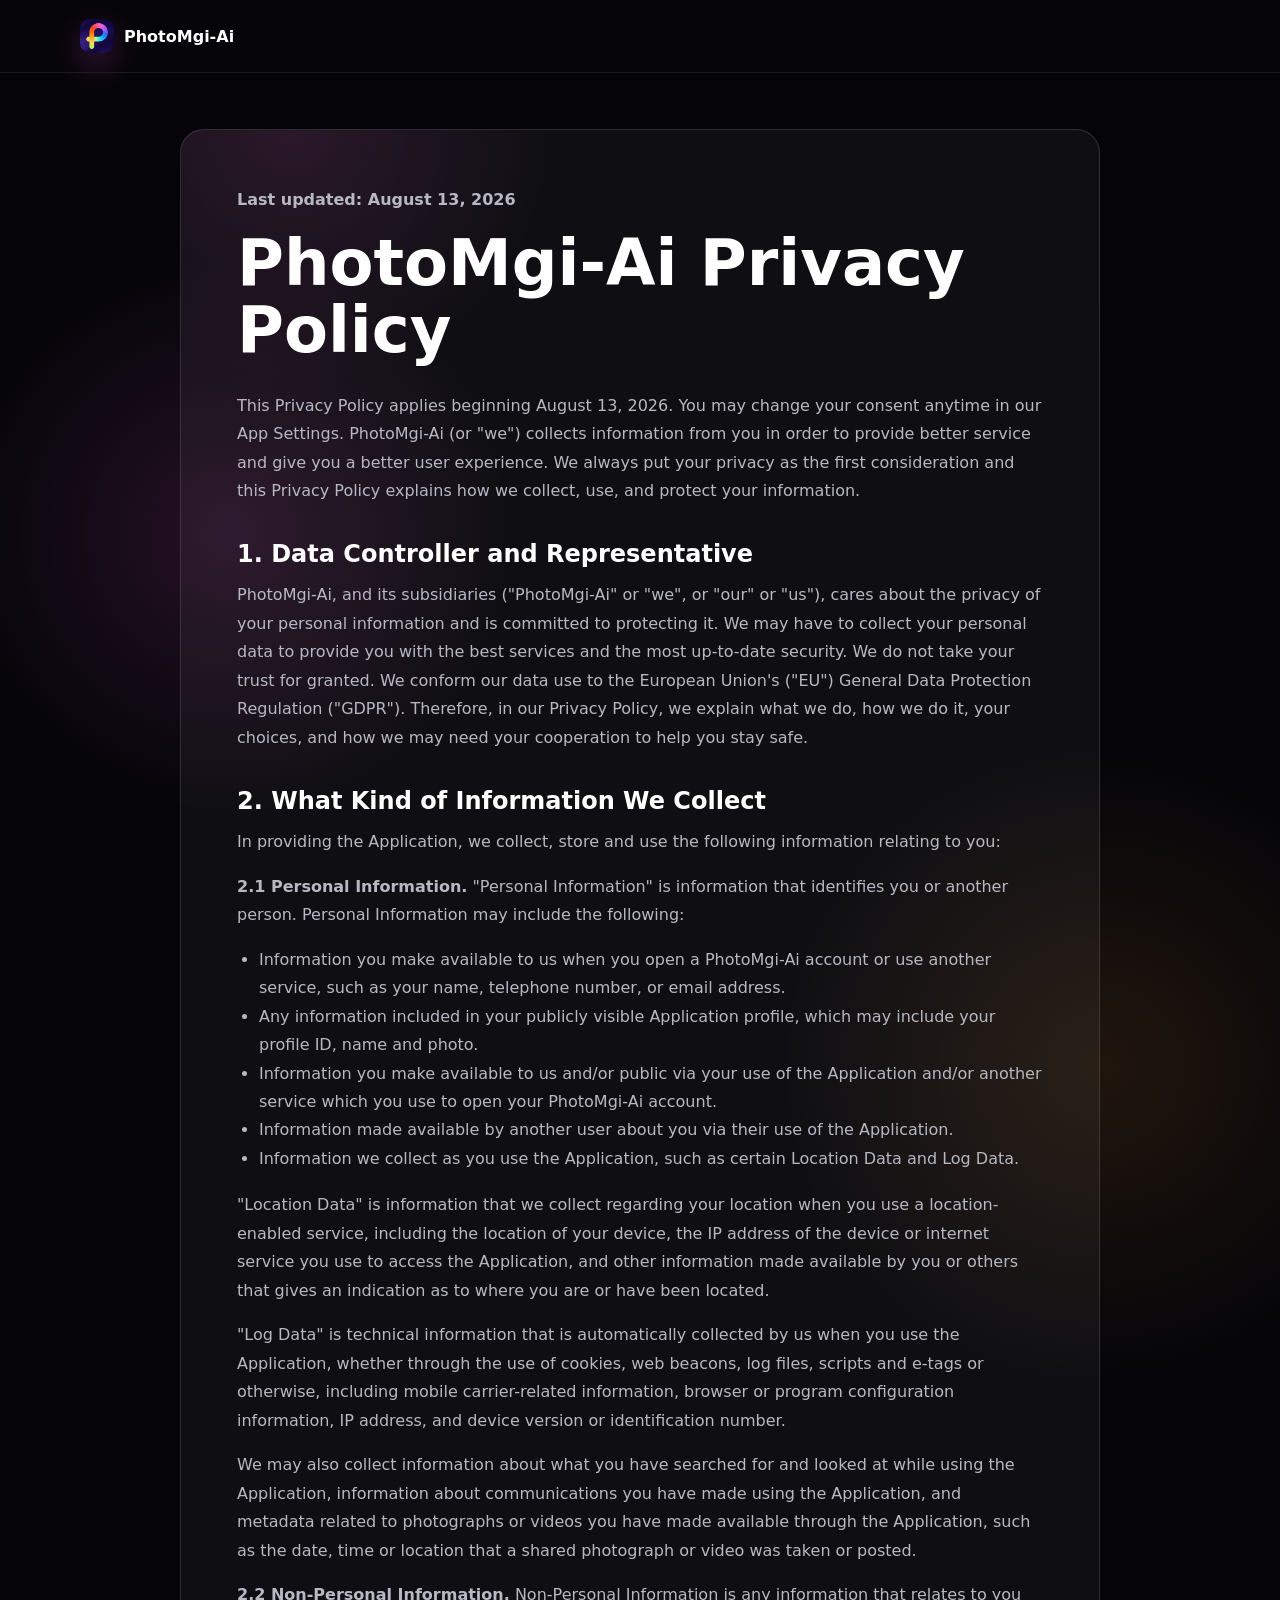
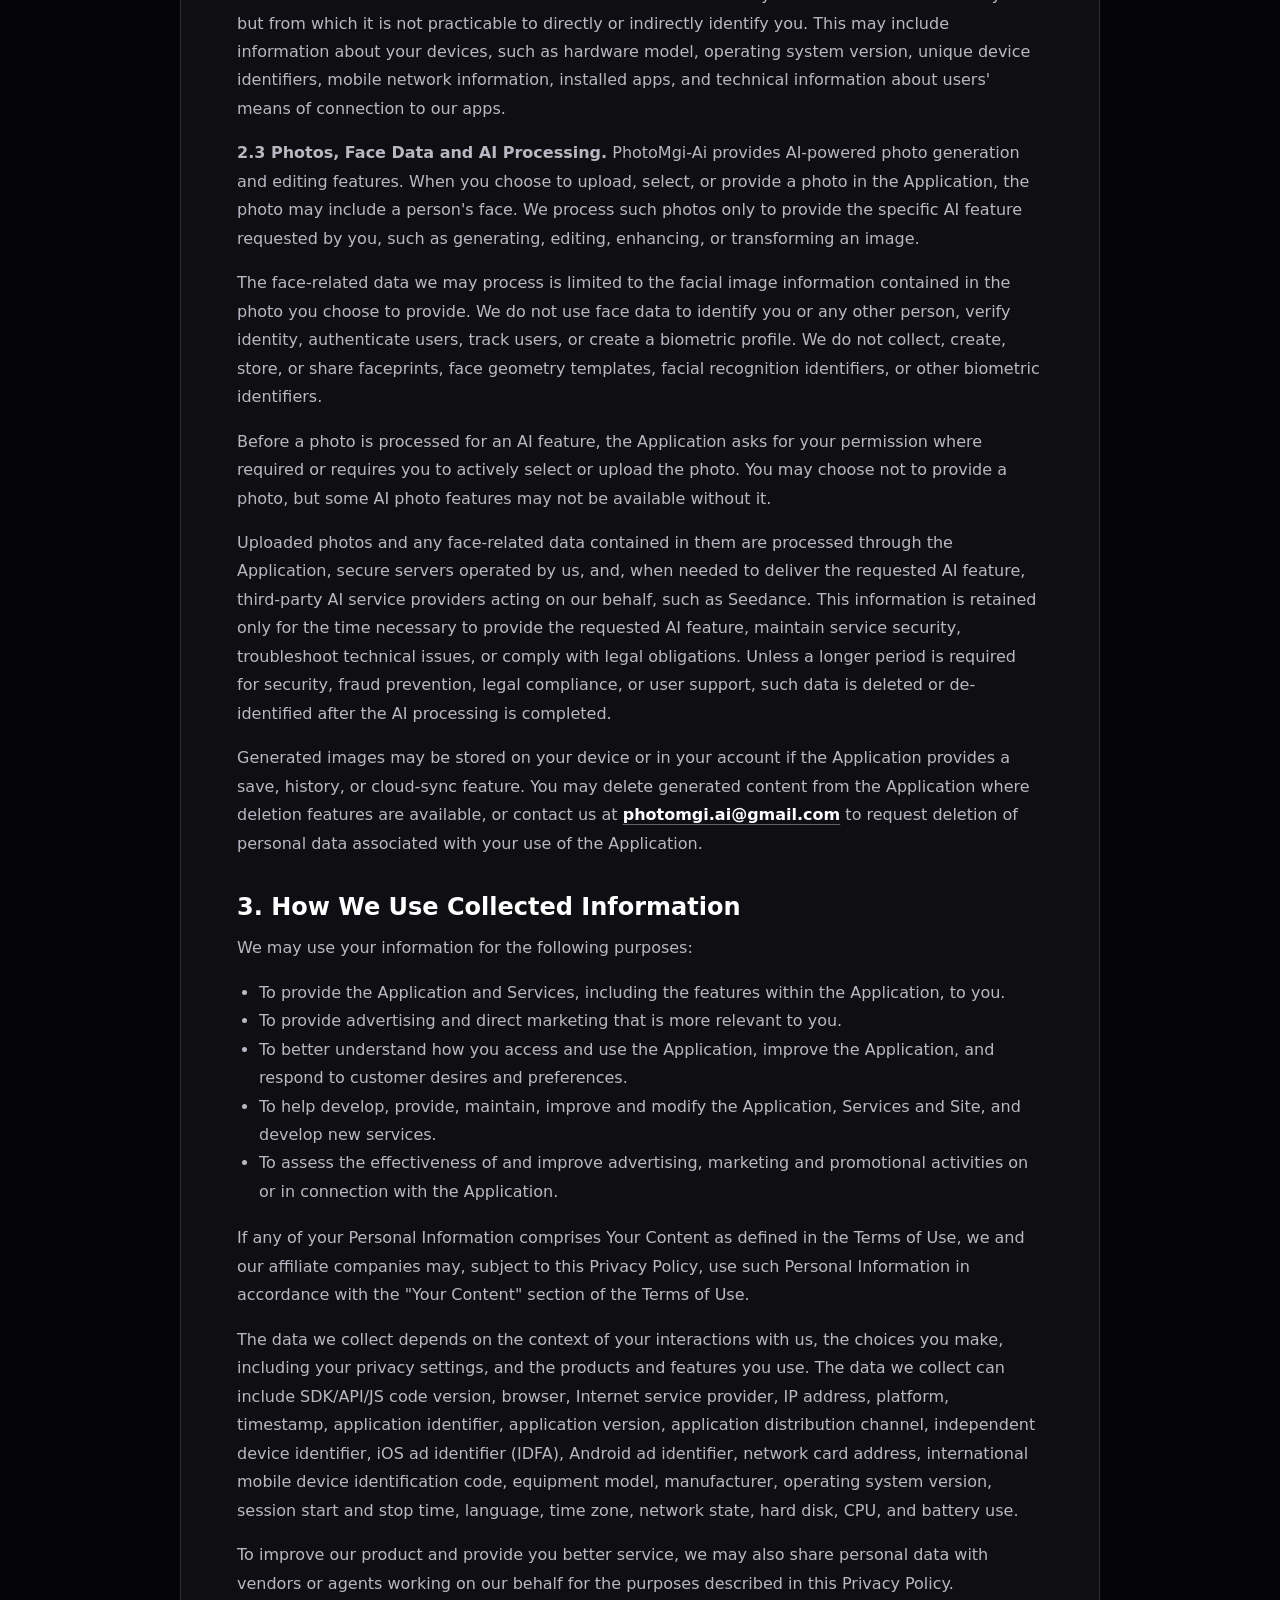
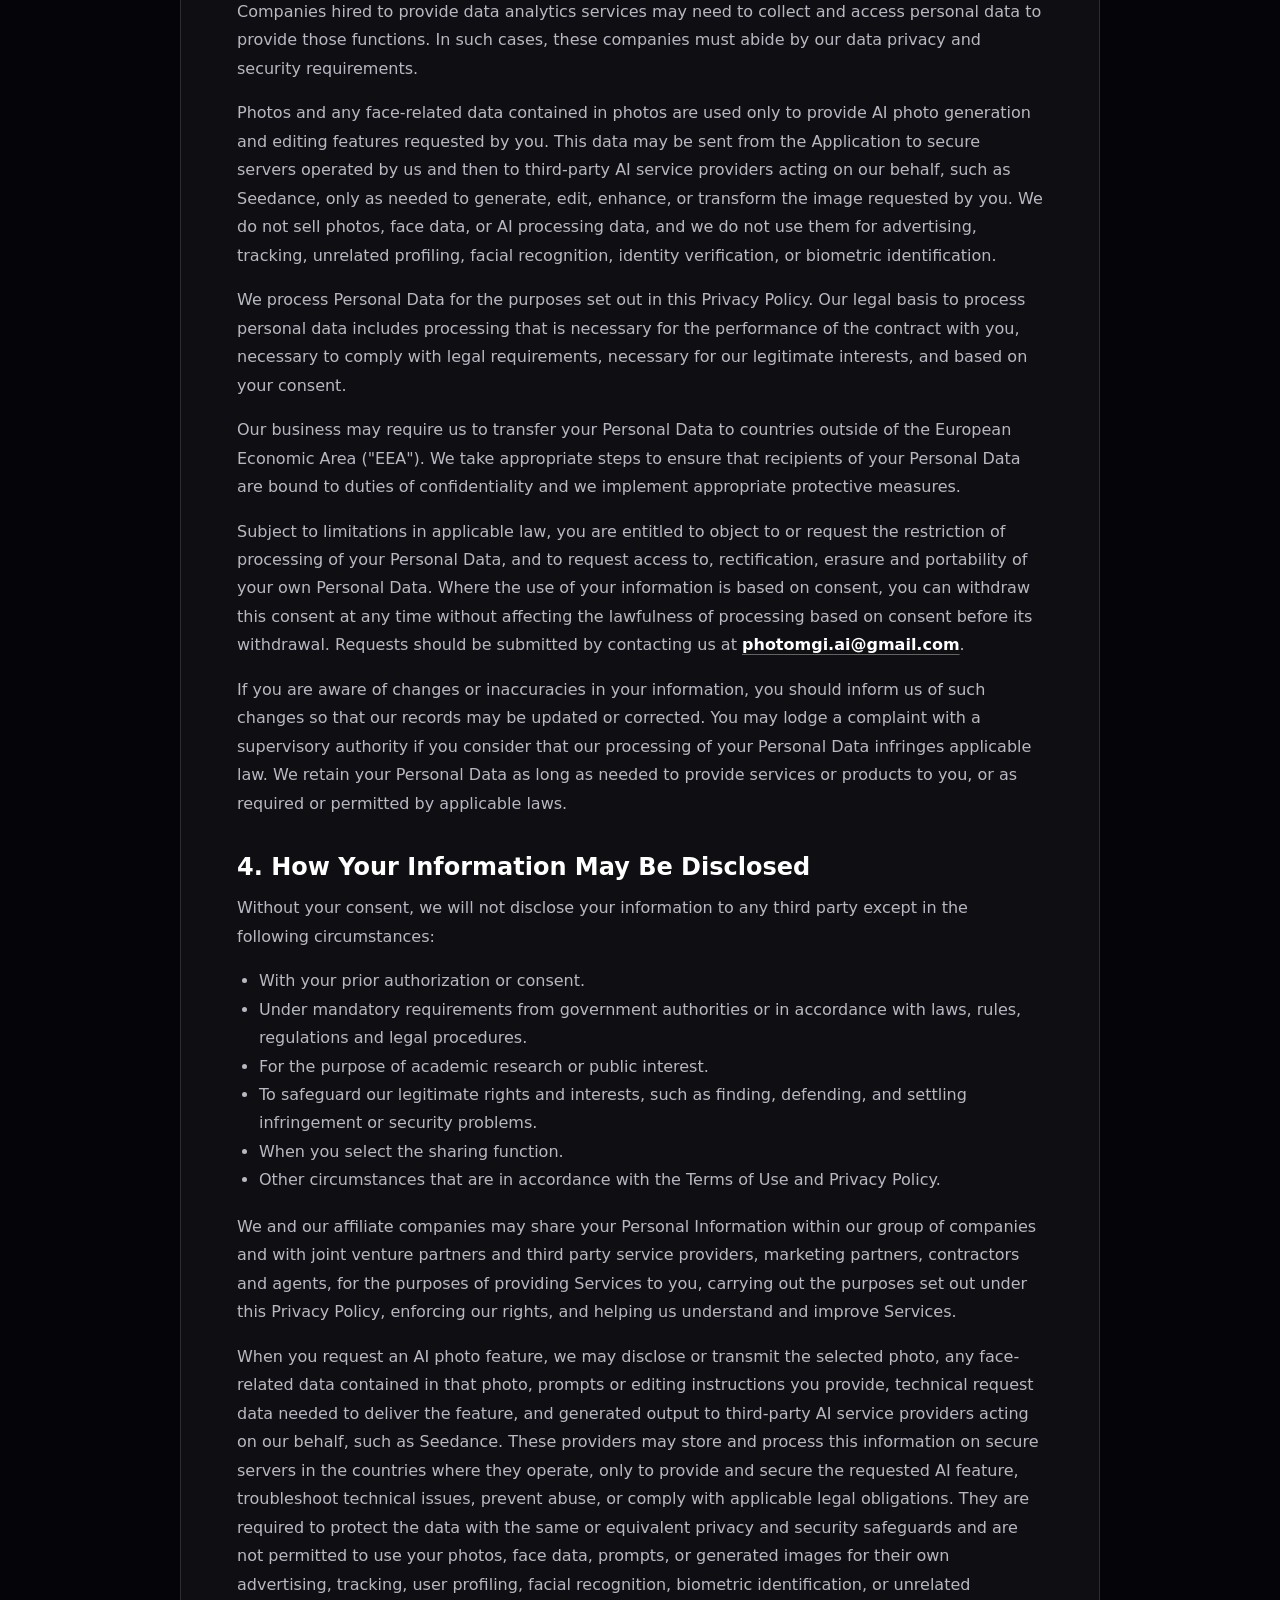
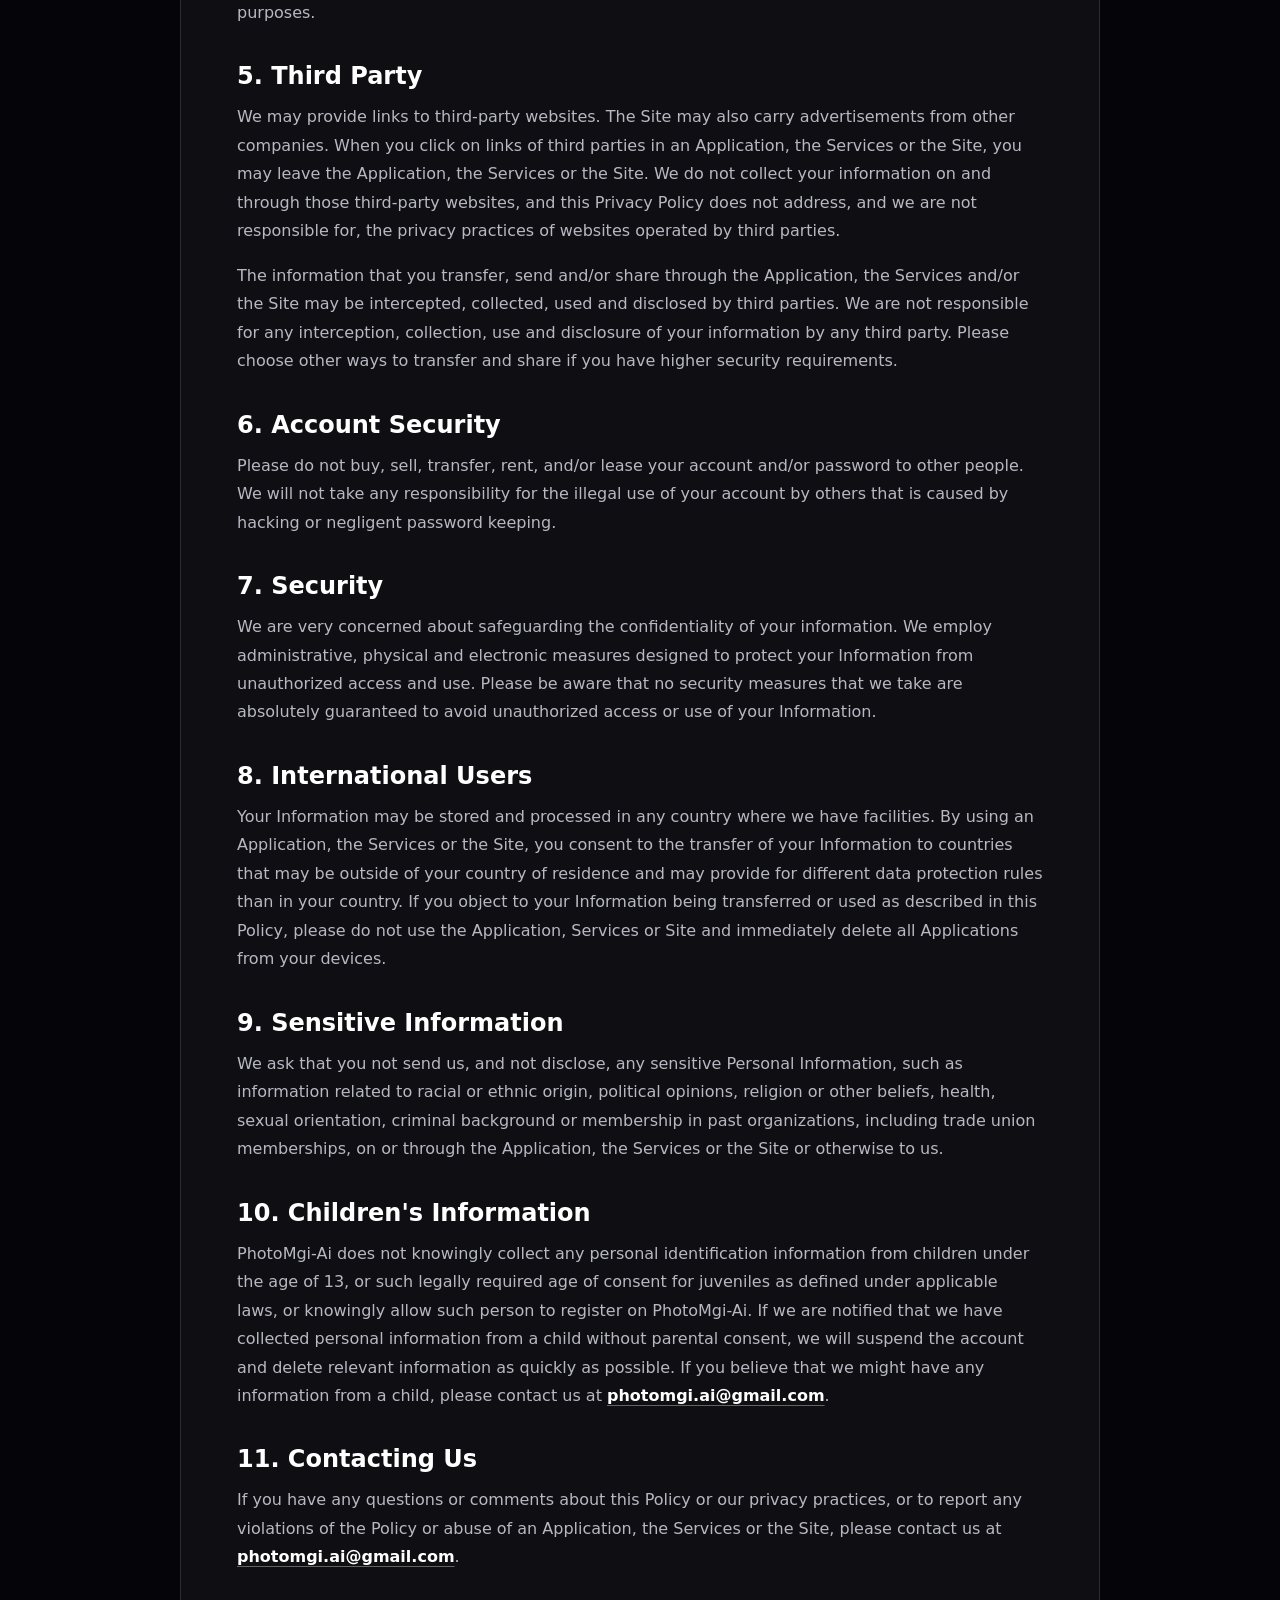
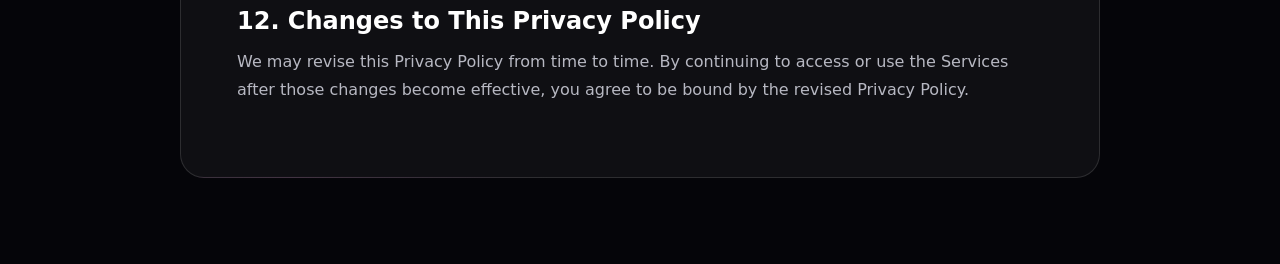
==== commit af2b1889: "Update privacy_policy.html" ====
--- a/privacy_policy.html
+++ b/privacy_policy.html
@@ -4,7 +4,7 @@
     <meta charset="utf-8" />
     <meta name="viewport" content="width=device-width, initial-scale=1" />
     <title>PhotoMgi-Ai Privacy Policy</title>
-    <meta name="description" content="Privacy Policy for PhotoMgi-Ai. Last updated July 9, 2026." />
+    <meta name="description" content="Privacy Policy for PhotoMgi-Ai. Last updated August 08, 2026." />
     <link rel="icon" href="assets/logo.png" />
     <link rel="stylesheet" href="styles.css" />
   </head>
@@ -20,11 +20,11 @@
 
     <main class="legal-page">
       <article class="legal-document">
-        <p class="legal-kicker">Last updated: July 9, 2026</p>
+        <p class="legal-kicker">Last updated: August 13, 2026</p>
         <h1>PhotoMgi-Ai Privacy Policy</h1>
 
         <p>
-          This Privacy Policy applies beginning July 9, 2026. You may change your
+          This Privacy Policy applies beginning August 13, 2026. You may change your
           consent anytime in our App Settings. PhotoMgi-Ai (or "we") collects
           information from you in order to provide better service and give you a
           better user experience. We always put your privacy as the first
@@ -112,6 +112,50 @@
           version, unique device identifiers, mobile network information, installed
           apps, and technical information about users' means of connection to our
           apps.
+        </p>
+
+        <p>
+          <strong>2.3 Photos, Face Data and AI Processing.</strong> PhotoMgi-Ai
+          provides AI-powered photo generation and editing features. When you
+          choose to upload, select, or provide a photo in the Application, the
+          photo may include a person's face. We process such photos only to
+          provide the specific AI feature requested by you, such as generating,
+          editing, enhancing, or transforming an image.
+        </p>
+        <p>
+          The face-related data we may process is limited to the facial image
+          information contained in the photo you choose to provide. We do not use
+          face data to identify you or any other person, verify identity,
+          authenticate users, track users, or create a biometric profile. We do
+          not collect, create, store, or share faceprints, face geometry
+          templates, facial recognition identifiers, or other biometric
+          identifiers.
+        </p>
+        <p>
+          Before a photo is processed for an AI feature, the Application asks for
+          your permission where required or requires you to actively select or
+          upload the photo. You may choose not to provide a photo, but some AI
+          photo features may not be available without it.
+        </p>
+        <p>
+          Uploaded photos and any face-related data contained in them are
+          processed through the Application, secure servers operated by us, and,
+          when needed to deliver the requested AI feature, third-party AI service
+          providers acting on our behalf, such as Seedance. This information is
+          retained only for the time necessary to provide the requested AI
+          feature, maintain service security, troubleshoot technical issues, or
+          comply with legal obligations. Unless a longer period is required for
+          security, fraud prevention, legal compliance, or user support, such data
+          is deleted or de-identified after the AI processing is completed.
+        </p>
+        <p>
+          Generated images may be stored on your device or in your account if the
+          Application provides a save, history, or cloud-sync feature. You may
+          delete generated content from the Application where deletion features
+          are available, or contact us at
+          <a href="mailto:photomgi.ai@gmail.com">photomgi.ai@gmail.com</a> to
+          request deletion of personal data associated with your use of the
+          Application.
         </p>
 
         <h2>3. How We Use Collected Information</h2>
@@ -154,6 +198,18 @@
         </p>
 
         <p>
+          Photos and any face-related data contained in photos are used only to
+          provide AI photo generation and editing features requested by you. This
+          data may be sent from the Application to secure servers operated by us
+          and then to third-party AI service providers acting on our behalf, such
+          as Seedance, only as needed to generate, edit, enhance, or transform the
+          image requested by you. We do not sell photos, face data, or AI
+          processing data, and we do not use them for advertising, tracking,
+          unrelated profiling, facial recognition, identity verification, or
+          biometric identification.
+        </p>
+
+        <p>
           We process Personal Data for the purposes set out in this Privacy
           Policy. Our legal basis to process personal data includes processing
           that is necessary for the performance of the contract with you,
@@ -209,6 +265,22 @@
           the purposes of providing Services to you, carrying out the purposes set
           out under this Privacy Policy, enforcing our rights, and helping us
           understand and improve Services.
+        </p>
+
+        <p>
+          When you request an AI photo feature, we may disclose or transmit the
+          selected photo, any face-related data contained in that photo, prompts
+          or editing instructions you provide, technical request data needed to
+          deliver the feature, and generated output to third-party AI service
+          providers acting on our behalf, such as Seedance. These providers may
+          store and process this information on secure servers in the countries
+          where they operate, only to provide and secure the requested AI feature,
+          troubleshoot technical issues, prevent abuse, or comply with applicable
+          legal obligations. They are required to protect the data with the same
+          or equivalent privacy and security safeguards and are not permitted to
+          use your photos, face data, prompts, or generated images for their own
+          advertising, tracking, user profiling, facial recognition, biometric
+          identification, or unrelated purposes.
         </p>
 
         <h2>5. Third Party</h2>
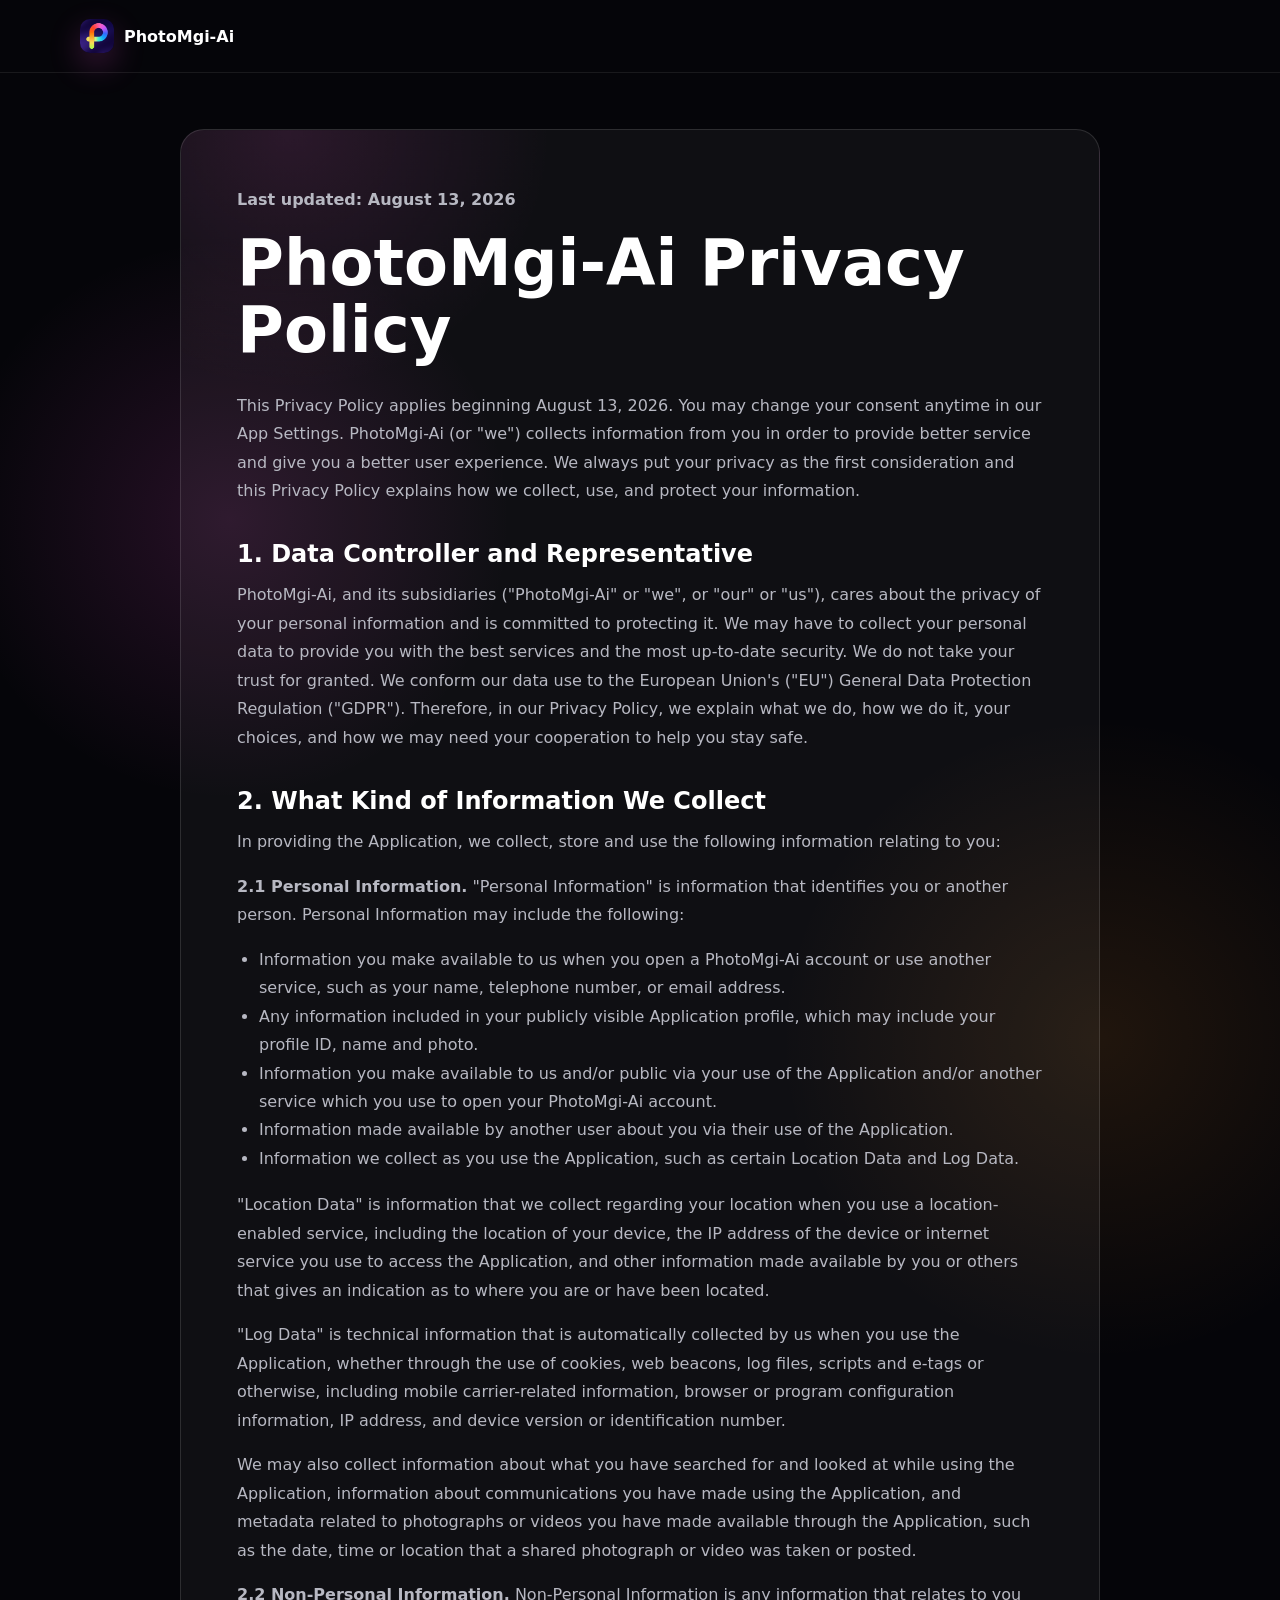
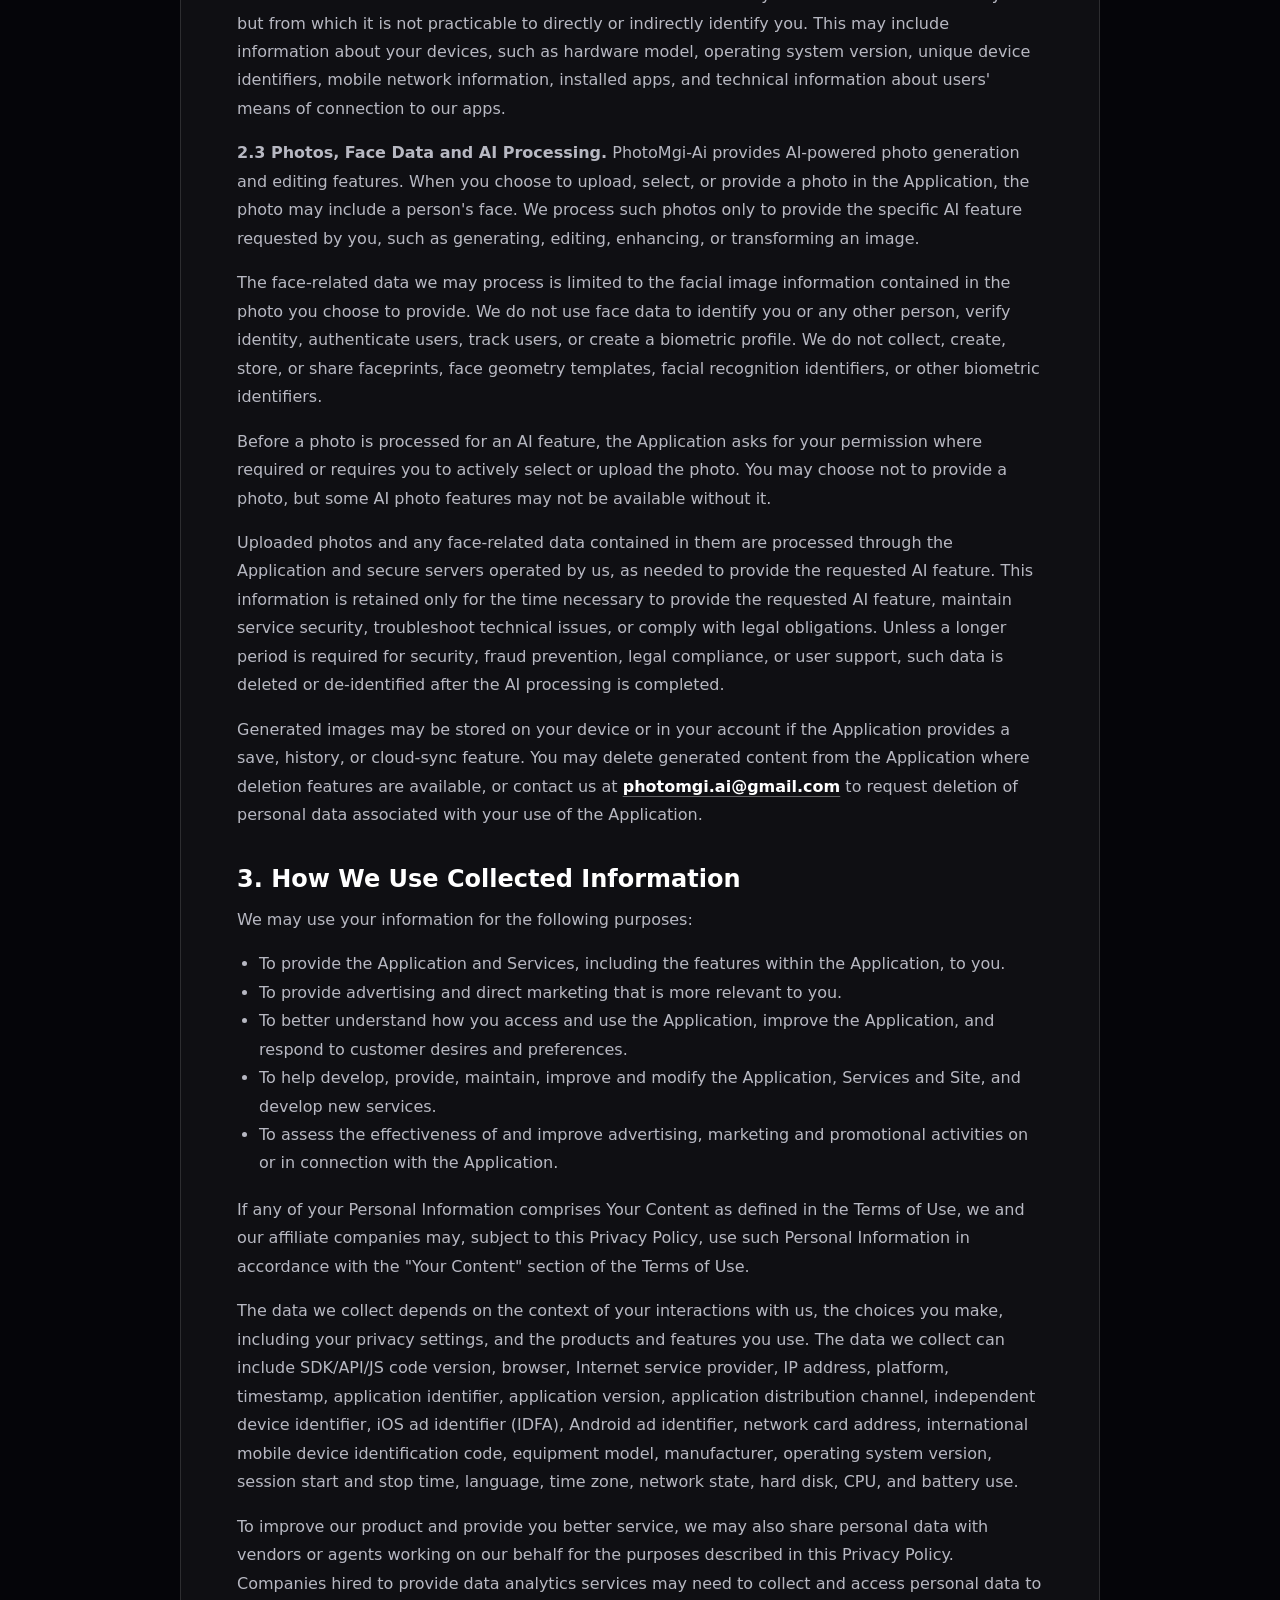
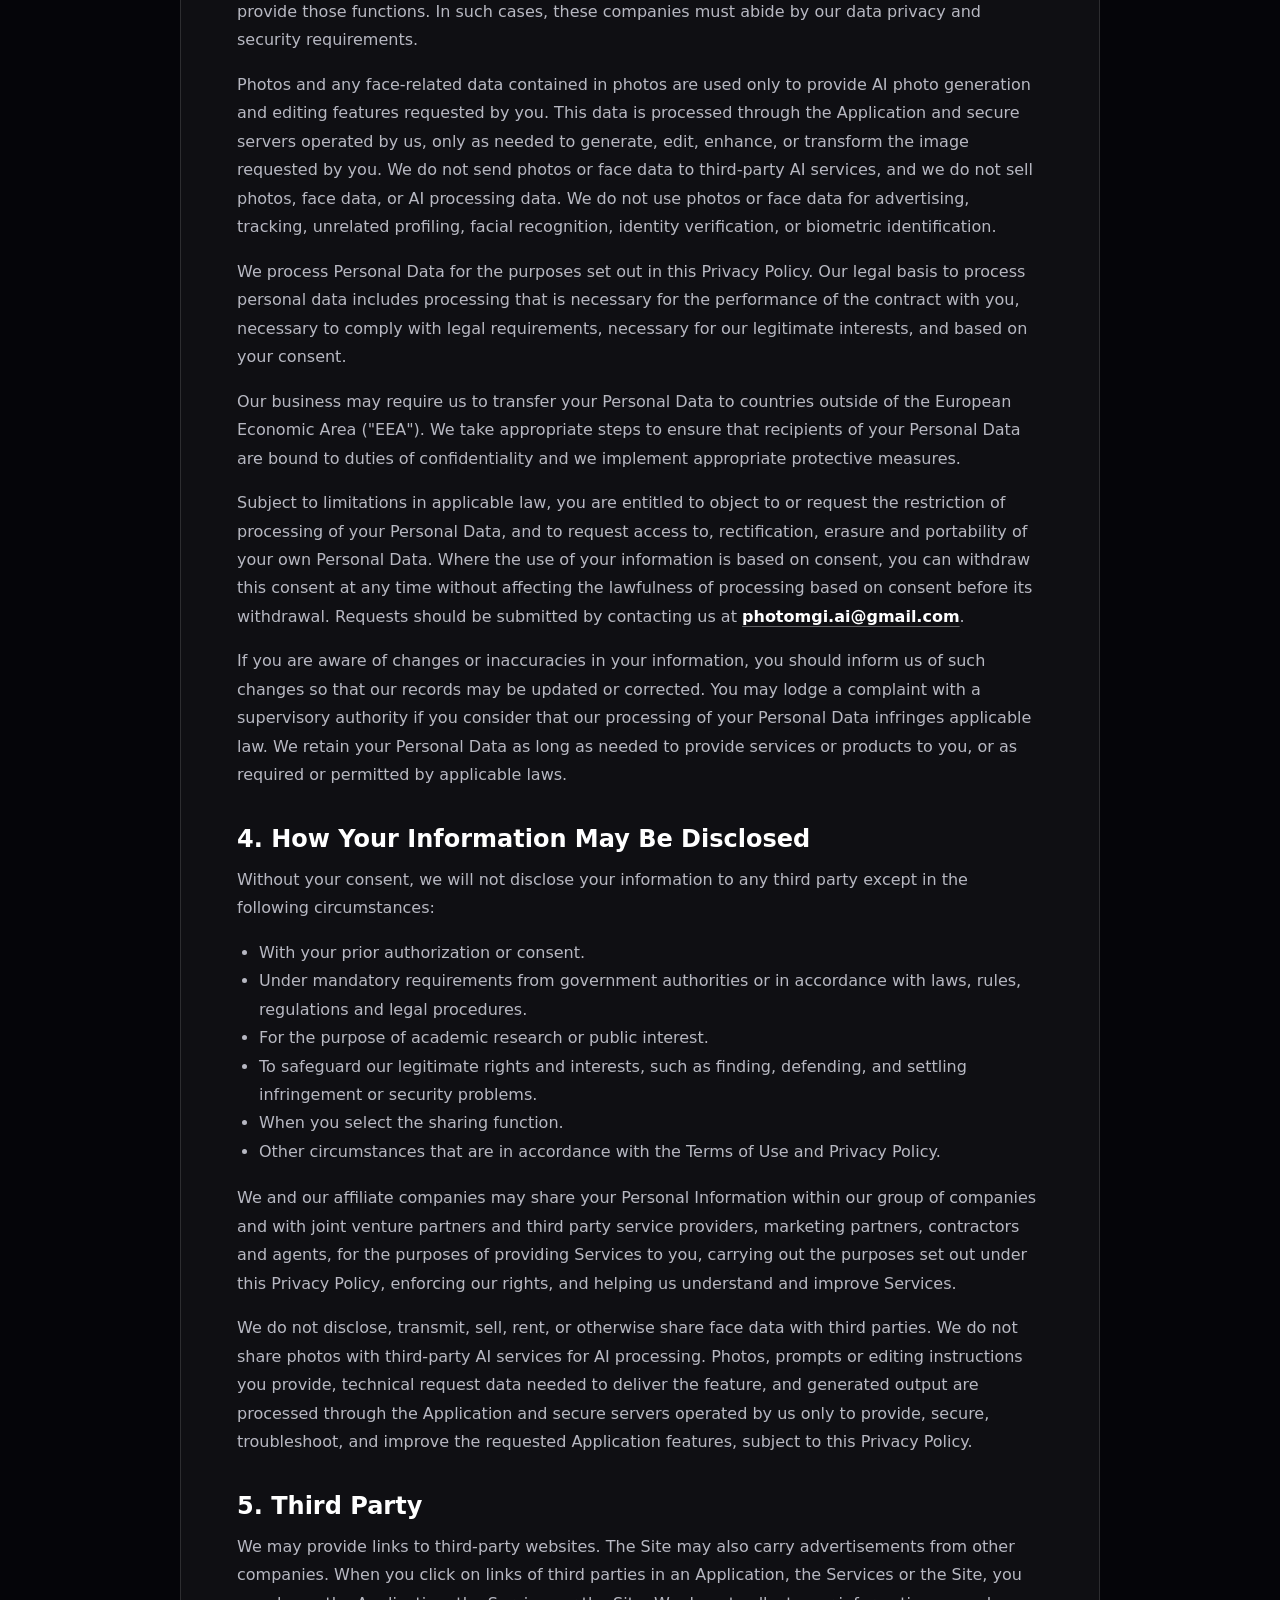
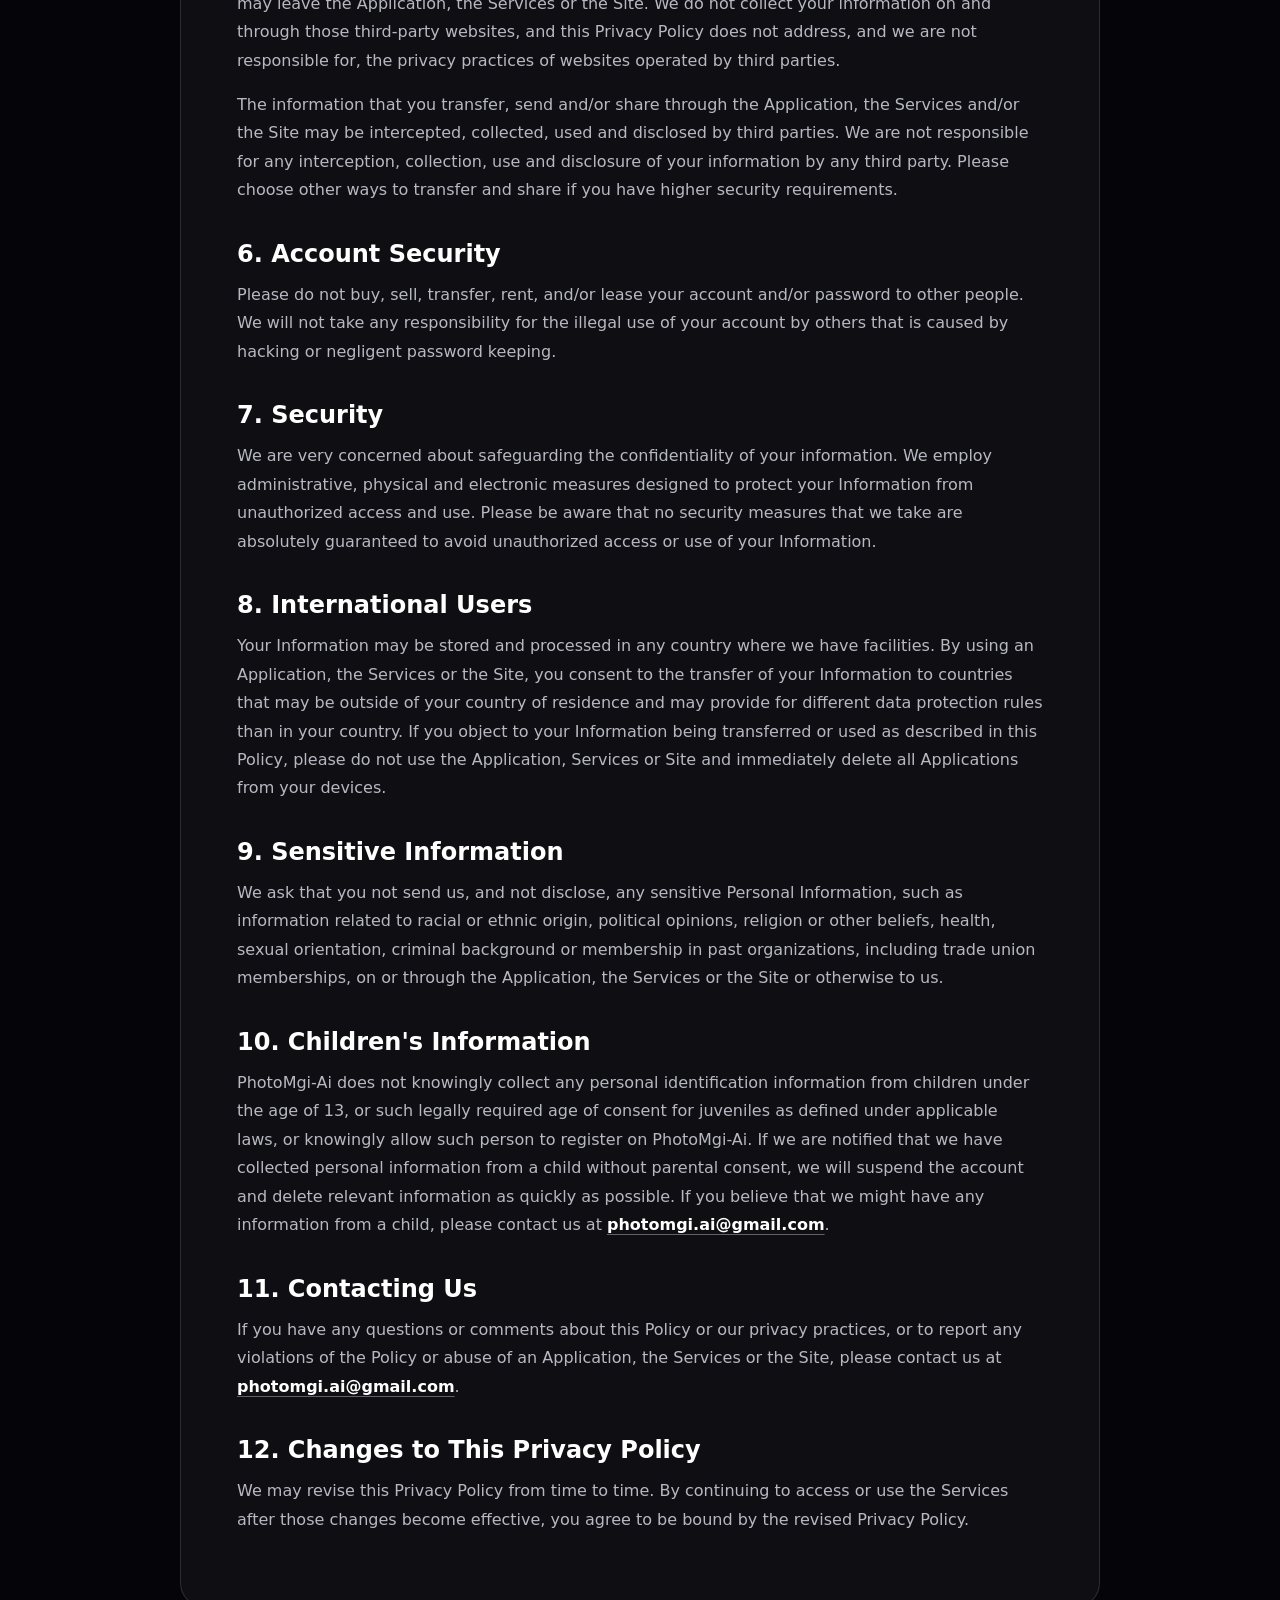
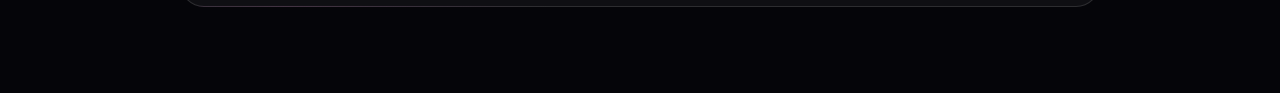
==== commit 3c062092: "Update privacy_policy.html" ====
--- a/privacy_policy.html
+++ b/privacy_policy.html
@@ -139,14 +139,13 @@
         </p>
         <p>
           Uploaded photos and any face-related data contained in them are
-          processed through the Application, secure servers operated by us, and,
-          when needed to deliver the requested AI feature, third-party AI service
-          providers acting on our behalf, such as Seedance. This information is
-          retained only for the time necessary to provide the requested AI
-          feature, maintain service security, troubleshoot technical issues, or
-          comply with legal obligations. Unless a longer period is required for
-          security, fraud prevention, legal compliance, or user support, such data
-          is deleted or de-identified after the AI processing is completed.
+          processed through the Application and secure servers operated by us, as
+          needed to provide the requested AI feature. This information is retained
+          only for the time necessary to provide the requested AI feature,
+          maintain service security, troubleshoot technical issues, or comply with
+          legal obligations. Unless a longer period is required for security,
+          fraud prevention, legal compliance, or user support, such data is
+          deleted or de-identified after the AI processing is completed.
         </p>
         <p>
           Generated images may be stored on your device or in your account if the
@@ -200,13 +199,13 @@
         <p>
           Photos and any face-related data contained in photos are used only to
           provide AI photo generation and editing features requested by you. This
-          data may be sent from the Application to secure servers operated by us
-          and then to third-party AI service providers acting on our behalf, such
-          as Seedance, only as needed to generate, edit, enhance, or transform the
-          image requested by you. We do not sell photos, face data, or AI
-          processing data, and we do not use them for advertising, tracking,
-          unrelated profiling, facial recognition, identity verification, or
-          biometric identification.
+          data is processed through the Application and secure servers operated by
+          us, only as needed to generate, edit, enhance, or transform the image
+          requested by you. We do not send photos or face data to third-party AI
+          services, and we do not sell photos, face data, or AI processing data.
+          We do not use photos or face data for advertising, tracking, unrelated
+          profiling, facial recognition, identity verification, or biometric
+          identification.
         </p>
 
         <p>
@@ -268,19 +267,13 @@
         </p>
 
         <p>
-          When you request an AI photo feature, we may disclose or transmit the
-          selected photo, any face-related data contained in that photo, prompts
-          or editing instructions you provide, technical request data needed to
-          deliver the feature, and generated output to third-party AI service
-          providers acting on our behalf, such as Seedance. These providers may
-          store and process this information on secure servers in the countries
-          where they operate, only to provide and secure the requested AI feature,
-          troubleshoot technical issues, prevent abuse, or comply with applicable
-          legal obligations. They are required to protect the data with the same
-          or equivalent privacy and security safeguards and are not permitted to
-          use your photos, face data, prompts, or generated images for their own
-          advertising, tracking, user profiling, facial recognition, biometric
-          identification, or unrelated purposes.
+          We do not disclose, transmit, sell, rent, or otherwise share face data
+          with third parties. We do not share photos with third-party AI services
+          for AI processing. Photos, prompts or editing instructions you provide,
+          technical request data needed to deliver the feature, and generated
+          output are processed through the Application and secure servers operated
+          by us only to provide, secure, troubleshoot, and improve the requested
+          Application features, subject to this Privacy Policy.
         </p>
 
         <h2>5. Third Party</h2>
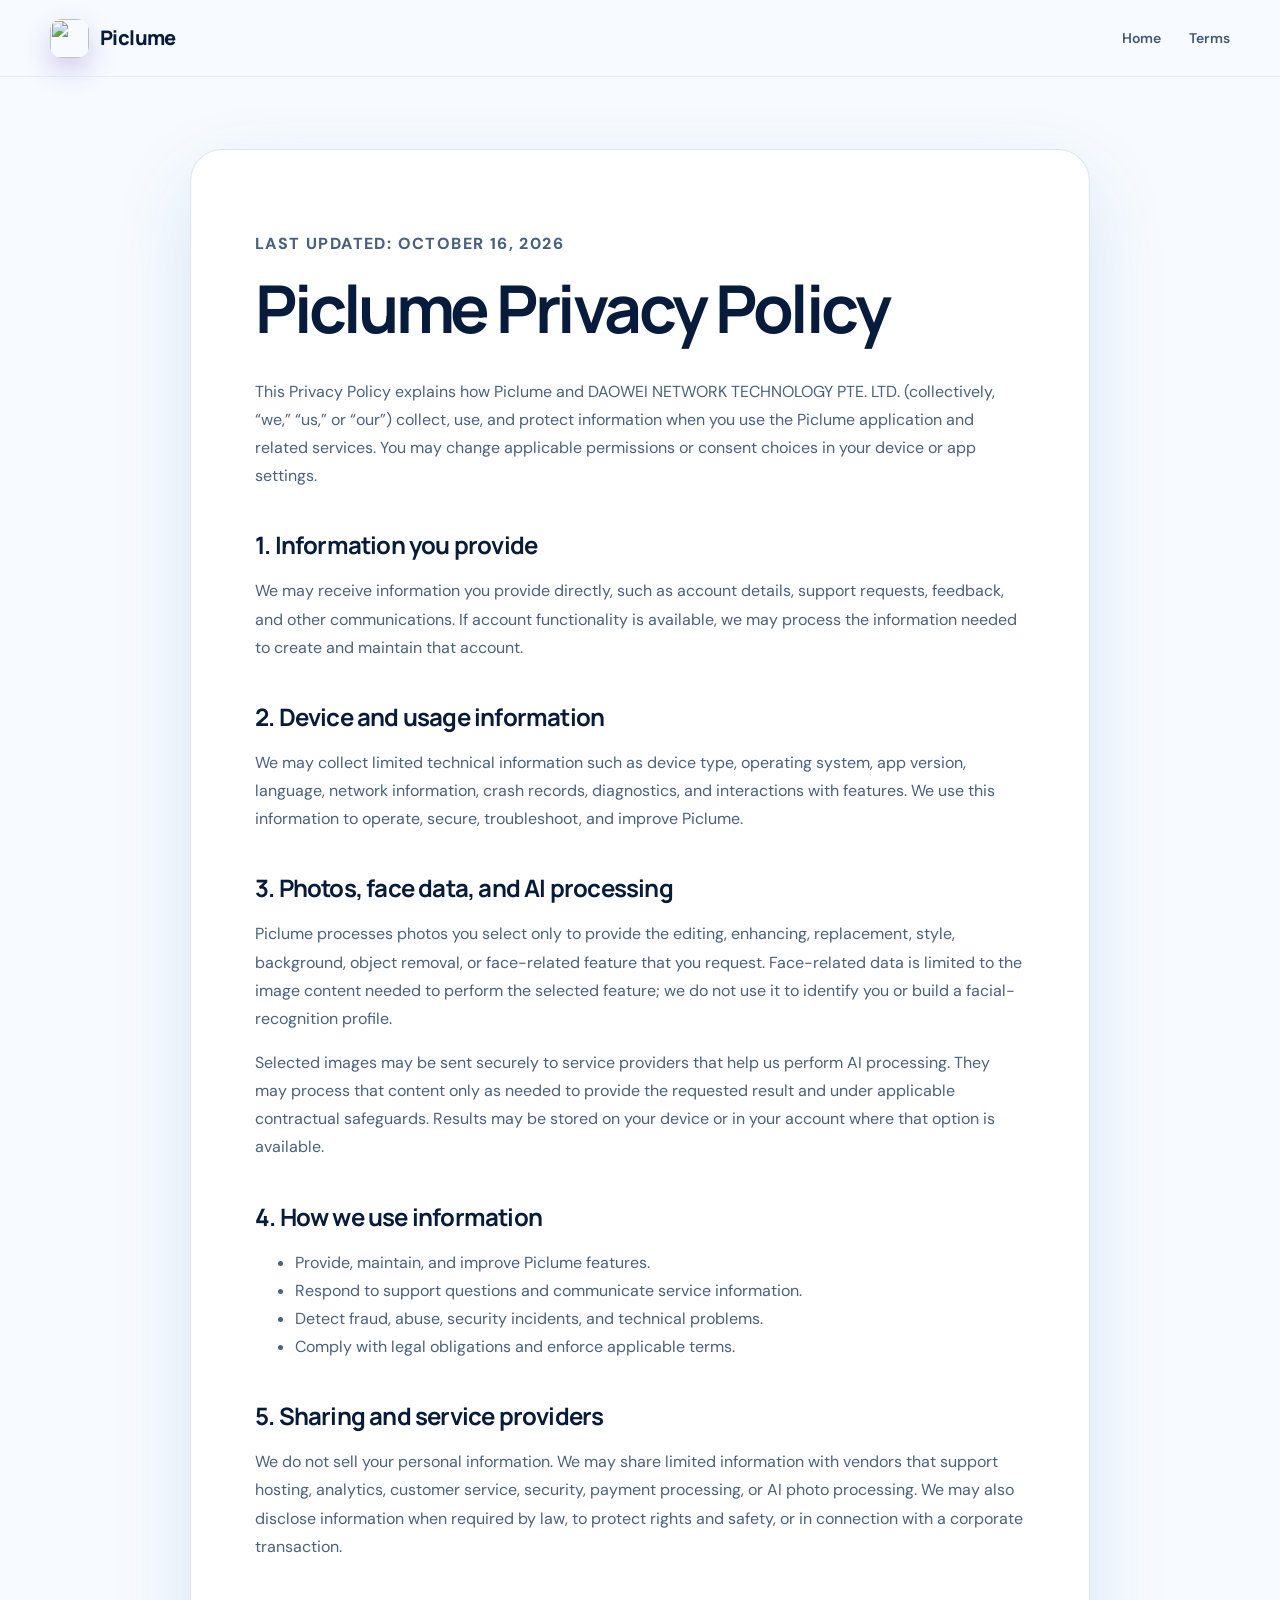
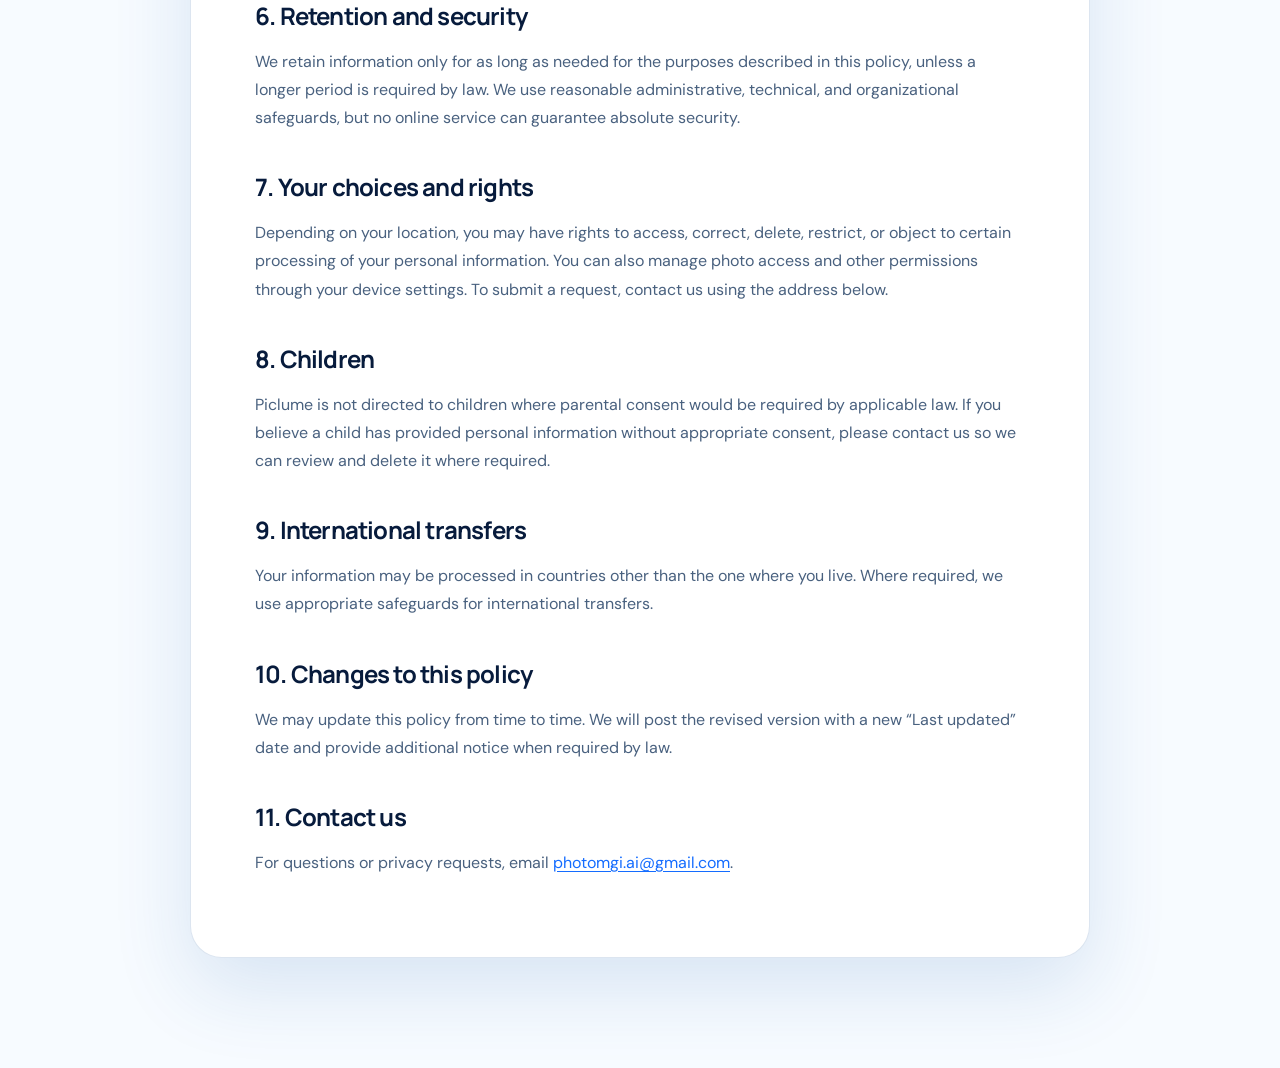
==== commit 26f2a5ef: "Add files via upload" ====
--- a/privacy_policy.html
+++ b/privacy_policy.html
@@ -1,368 +1,61 @@
-<!doctype html>
-<html lang="en">
-  <head>
-    <meta charset="utf-8" />
-    <meta name="viewport" content="width=device-width, initial-scale=1" />
-    <title>PhotoMgi-Ai Privacy Policy</title>
-    <meta name="description" content="Privacy Policy for PhotoMgi-Ai. Last updated August 08, 2026." />
-    <link rel="icon" href="assets/logo.png" />
-    <link rel="stylesheet" href="styles.css" />
-  </head>
-  <body>
-    <header class="site-header">
-      <div class="header-inner">
-        <a class="brand" href="index.html" aria-label="PhotoMgi-Ai home">
-          <img src="assets/logo.png" alt="" />
-          <span>PhotoMgi-Ai</span>
-        </a>
-      </div>
-    </header>
-
-    <main class="legal-page">
-      <article class="legal-document">
-        <p class="legal-kicker">Last updated: August 13, 2026</p>
-        <h1>PhotoMgi-Ai Privacy Policy</h1>
-
-        <p>
-          This Privacy Policy applies beginning August 13, 2026. You may change your
-          consent anytime in our App Settings. PhotoMgi-Ai (or "we") collects
-          information from you in order to provide better service and give you a
-          better user experience. We always put your privacy as the first
-          consideration and this Privacy Policy explains how we collect, use, and
-          protect your information.
-        </p>
-
-        <h2>1. Data Controller and Representative</h2>
-        <p>
-          PhotoMgi-Ai, and its subsidiaries ("PhotoMgi-Ai" or "we", or "our" or
-          "us"), cares about the privacy of your personal information and is
-          committed to protecting it. We may have to collect your personal data to
-          provide you with the best services and the most up-to-date security. We
-          do not take your trust for granted. We conform our data use to the
-          European Union's ("EU") General Data Protection Regulation ("GDPR").
-          Therefore, in our Privacy Policy, we explain what we do, how we do it,
-          your choices, and how we may need your cooperation to help you stay safe.
-        </p>
-
-        <h2>2. What Kind of Information We Collect</h2>
-        <p>
-          In providing the Application, we collect, store and use the following
-          information relating to you:
-        </p>
-        <p>
-          <strong>2.1 Personal Information.</strong> "Personal Information" is
-          information that identifies you or another person. Personal Information
-          may include the following:
-        </p>
-        <ul>
-          <li>
-            Information you make available to us when you open a PhotoMgi-Ai
-            account or use another service, such as your name, telephone number,
-            or email address.
-          </li>
-          <li>
-            Any information included in your publicly visible Application profile,
-            which may include your profile ID, name and photo.
-          </li>
-          <li>
-            Information you make available to us and/or public via your use of
-            the Application and/or another service which you use to open your
-            PhotoMgi-Ai account.
-          </li>
-          <li>
-            Information made available by another user about you via their use of
-            the Application.
-          </li>
-          <li>
-            Information we collect as you use the Application, such as certain
-            Location Data and Log Data.
-          </li>
-        </ul>
-
-        <p>
-          "Location Data" is information that we collect regarding your location
-          when you use a location-enabled service, including the location of your
-          device, the IP address of the device or internet service you use to
-          access the Application, and other information made available by you or
-          others that gives an indication as to where you are or have been located.
-        </p>
-
-        <p>
-          "Log Data" is technical information that is automatically collected by
-          us when you use the Application, whether through the use of cookies, web
-          beacons, log files, scripts and e-tags or otherwise, including mobile
-          carrier-related information, browser or program configuration
-          information, IP address, and device version or identification number.
-        </p>
-
-        <p>
-          We may also collect information about what you have searched for and
-          looked at while using the Application, information about communications
-          you have made using the Application, and metadata related to photographs
-          or videos you have made available through the Application, such as the
-          date, time or location that a shared photograph or video was taken or
-          posted.
-        </p>
-
-        <p>
-          <strong>2.2 Non-Personal Information.</strong> Non-Personal Information
-          is any information that relates to you but from which it is not
-          practicable to directly or indirectly identify you. This may include
-          information about your devices, such as hardware model, operating system
-          version, unique device identifiers, mobile network information, installed
-          apps, and technical information about users' means of connection to our
-          apps.
-        </p>
-
-        <p>
-          <strong>2.3 Photos, Face Data and AI Processing.</strong> PhotoMgi-Ai
-          provides AI-powered photo generation and editing features. When you
-          choose to upload, select, or provide a photo in the Application, the
-          photo may include a person's face. We process such photos only to
-          provide the specific AI feature requested by you, such as generating,
-          editing, enhancing, or transforming an image.
-        </p>
-        <p>
-          The face-related data we may process is limited to the facial image
-          information contained in the photo you choose to provide. We do not use
-          face data to identify you or any other person, verify identity,
-          authenticate users, track users, or create a biometric profile. We do
-          not collect, create, store, or share faceprints, face geometry
-          templates, facial recognition identifiers, or other biometric
-          identifiers.
-        </p>
-        <p>
-          Before a photo is processed for an AI feature, the Application asks for
-          your permission where required or requires you to actively select or
-          upload the photo. You may choose not to provide a photo, but some AI
-          photo features may not be available without it.
-        </p>
-        <p>
-          Uploaded photos and any face-related data contained in them are
-          processed through the Application and secure servers operated by us, as
-          needed to provide the requested AI feature. This information is retained
-          only for the time necessary to provide the requested AI feature,
-          maintain service security, troubleshoot technical issues, or comply with
-          legal obligations. Unless a longer period is required for security,
-          fraud prevention, legal compliance, or user support, such data is
-          deleted or de-identified after the AI processing is completed.
-        </p>
-        <p>
-          Generated images may be stored on your device or in your account if the
-          Application provides a save, history, or cloud-sync feature. You may
-          delete generated content from the Application where deletion features
-          are available, or contact us at
-          <a href="mailto:photomgi.ai@gmail.com">photomgi.ai@gmail.com</a> to
-          request deletion of personal data associated with your use of the
-          Application.
-        </p>
-
-        <h2>3. How We Use Collected Information</h2>
-        <p>We may use your information for the following purposes:</p>
-        <ul>
-          <li>To provide the Application and Services, including the features within the Application, to you.</li>
-          <li>To provide advertising and direct marketing that is more relevant to you.</li>
-          <li>To better understand how you access and use the Application, improve the Application, and respond to customer desires and preferences.</li>
-          <li>To help develop, provide, maintain, improve and modify the Application, Services and Site, and develop new services.</li>
-          <li>To assess the effectiveness of and improve advertising, marketing and promotional activities on or in connection with the Application.</li>
-        </ul>
-
-        <p>
-          If any of your Personal Information comprises Your Content as defined in
-          the Terms of Use, we and our affiliate companies may, subject to this
-          Privacy Policy, use such Personal Information in accordance with the
-          "Your Content" section of the Terms of Use.
-        </p>
-
-        <p>
-          The data we collect depends on the context of your interactions with us,
-          the choices you make, including your privacy settings, and the products
-          and features you use. The data we collect can include SDK/API/JS code
-          version, browser, Internet service provider, IP address, platform,
-          timestamp, application identifier, application version, application
-          distribution channel, independent device identifier, iOS ad identifier
-          (IDFA), Android ad identifier, network card address, international mobile
-          device identification code, equipment model, manufacturer, operating
-          system version, session start and stop time, language, time zone, network
-          state, hard disk, CPU, and battery use.
-        </p>
-
-        <p>
-          To improve our product and provide you better service, we may also share
-          personal data with vendors or agents working on our behalf for the
-          purposes described in this Privacy Policy. Companies hired to provide
-          data analytics services may need to collect and access personal data to
-          provide those functions. In such cases, these companies must abide by our
-          data privacy and security requirements.
-        </p>
-
-        <p>
-          Photos and any face-related data contained in photos are used only to
-          provide AI photo generation and editing features requested by you. This
-          data is processed through the Application and secure servers operated by
-          us, only as needed to generate, edit, enhance, or transform the image
-          requested by you. We do not send photos or face data to third-party AI
-          services, and we do not sell photos, face data, or AI processing data.
-          We do not use photos or face data for advertising, tracking, unrelated
-          profiling, facial recognition, identity verification, or biometric
-          identification.
-        </p>
-
-        <p>
-          We process Personal Data for the purposes set out in this Privacy
-          Policy. Our legal basis to process personal data includes processing
-          that is necessary for the performance of the contract with you,
-          necessary to comply with legal requirements, necessary for our legitimate
-          interests, and based on your consent.
-        </p>
-
-        <p>
-          Our business may require us to transfer your Personal Data to countries
-          outside of the European Economic Area ("EEA"). We take appropriate steps
-          to ensure that recipients of your Personal Data are bound to duties of
-          confidentiality and we implement appropriate protective measures.
-        </p>
-
-        <p>
-          Subject to limitations in applicable law, you are entitled to object to
-          or request the restriction of processing of your Personal Data, and to
-          request access to, rectification, erasure and portability of your own
-          Personal Data. Where the use of your information is based on consent,
-          you can withdraw this consent at any time without affecting the
-          lawfulness of processing based on consent before its withdrawal.
-          Requests should be submitted by contacting us at
-          <a href="mailto:photomgi.ai@gmail.com">photomgi.ai@gmail.com</a>.
-        </p>
-
-        <p>
-          If you are aware of changes or inaccuracies in your information, you
-          should inform us of such changes so that our records may be updated or
-          corrected. You may lodge a complaint with a supervisory authority if you
-          consider that our processing of your Personal Data infringes applicable
-          law. We retain your Personal Data as long as needed to provide services
-          or products to you, or as required or permitted by applicable laws.
-        </p>
-
-        <h2>4. How Your Information May Be Disclosed</h2>
-        <p>
-          Without your consent, we will not disclose your information to any third
-          party except in the following circumstances:
-        </p>
-        <ul>
-          <li>With your prior authorization or consent.</li>
-          <li>Under mandatory requirements from government authorities or in accordance with laws, rules, regulations and legal procedures.</li>
-          <li>For the purpose of academic research or public interest.</li>
-          <li>To safeguard our legitimate rights and interests, such as finding, defending, and settling infringement or security problems.</li>
-          <li>When you select the sharing function.</li>
-          <li>Other circumstances that are in accordance with the Terms of Use and Privacy Policy.</li>
-        </ul>
-
-        <p>
-          We and our affiliate companies may share your Personal Information
-          within our group of companies and with joint venture partners and third
-          party service providers, marketing partners, contractors and agents, for
-          the purposes of providing Services to you, carrying out the purposes set
-          out under this Privacy Policy, enforcing our rights, and helping us
-          understand and improve Services.
-        </p>
-
-        <p>
-          We do not disclose, transmit, sell, rent, or otherwise share face data
-          with third parties. We do not share photos with third-party AI services
-          for AI processing. Photos, prompts or editing instructions you provide,
-          technical request data needed to deliver the feature, and generated
-          output are processed through the Application and secure servers operated
-          by us only to provide, secure, troubleshoot, and improve the requested
-          Application features, subject to this Privacy Policy.
-        </p>
-
-        <h2>5. Third Party</h2>
-        <p>
-          We may provide links to third-party websites. The Site may also carry
-          advertisements from other companies. When you click on links of third
-          parties in an Application, the Services or the Site, you may leave the
-          Application, the Services or the Site. We do not collect your information
-          on and through those third-party websites, and this Privacy Policy does
-          not address, and we are not responsible for, the privacy practices of
-          websites operated by third parties.
-        </p>
-
-        <p>
-          The information that you transfer, send and/or share through the
-          Application, the Services and/or the Site may be intercepted, collected,
-          used and disclosed by third parties. We are not responsible for any
-          interception, collection, use and disclosure of your information by any
-          third party. Please choose other ways to transfer and share if you have
-          higher security requirements.
-        </p>
-
-        <h2>6. Account Security</h2>
-        <p>
-          Please do not buy, sell, transfer, rent, and/or lease your account
-          and/or password to other people. We will not take any responsibility for
-          the illegal use of your account by others that is caused by hacking or
-          negligent password keeping.
-        </p>
-
-        <h2>7. Security</h2>
-        <p>
-          We are very concerned about safeguarding the confidentiality of your
-          information. We employ administrative, physical and electronic measures
-          designed to protect your Information from unauthorized access and use.
-          Please be aware that no security measures that we take are absolutely
-          guaranteed to avoid unauthorized access or use of your Information.
-        </p>
-
-        <h2>8. International Users</h2>
-        <p>
-          Your Information may be stored and processed in any country where we
-          have facilities. By using an Application, the Services or the Site, you
-          consent to the transfer of your Information to countries that may be
-          outside of your country of residence and may provide for different data
-          protection rules than in your country. If you object to your Information
-          being transferred or used as described in this Policy, please do not use
-          the Application, Services or Site and immediately delete all Applications
-          from your devices.
-        </p>
-
-        <h2>9. Sensitive Information</h2>
-        <p>
-          We ask that you not send us, and not disclose, any sensitive Personal
-          Information, such as information related to racial or ethnic origin,
-          political opinions, religion or other beliefs, health, sexual
-          orientation, criminal background or membership in past organizations,
-          including trade union memberships, on or through the Application, the
-          Services or the Site or otherwise to us.
-        </p>
-
-        <h2>10. Children's Information</h2>
-        <p>
-          PhotoMgi-Ai does not knowingly collect any personal identification
-          information from children under the age of 13, or such legally required
-          age of consent for juveniles as defined under applicable laws, or
-          knowingly allow such person to register on PhotoMgi-Ai. If we are
-          notified that we have collected personal information from a child without
-          parental consent, we will suspend the account and delete relevant
-          information as quickly as possible. If you believe that we might have any
-          information from a child, please contact us at
-          <a href="mailto:photomgi.ai@gmail.com">photomgi.ai@gmail.com</a>.
-        </p>
-
-        <h2>11. Contacting Us</h2>
-        <p>
-          If you have any questions or comments about this Policy or our privacy
-          practices, or to report any violations of the Policy or abuse of an
-          Application, the Services or the Site, please contact us at
-          <a href="mailto:photomgi.ai@gmail.com">photomgi.ai@gmail.com</a>.
-        </p>
-
-        <h2>12. Changes to This Privacy Policy</h2>
-        <p>
-          We may revise this Privacy Policy from time to time. By continuing to
-          access or use the Services after those changes become effective, you
-          agree to be bound by the revised Privacy Policy.
-        </p>
-      </article>
-    </main>
-  </body>
-</html>
+<!doctype html>
+<html lang="en">
+  <head>
+    <meta charset="utf-8" />
+    <meta name="viewport" content="width=device-width, initial-scale=1" />
+    <meta name="theme-color" content="#f7fbff" />
+    <meta name="description" content="Privacy Policy for Piclume." />
+    <title>Piclume Privacy Policy</title>
+    <link rel="icon" href="assets/logo.png" />
+    <link rel="stylesheet" href="styles.css" />
+  </head>
+  <body>
+    <header class="site-header"><div class="nav-shell"><a class="brand" href="index.html"><img class="brand-logo" src="assets/logo.png" alt="" /><span>Piclume</span></a><nav class="site-nav" aria-label="Legal navigation"><a href="index.html">Home</a><a href="term_of_service.html">Terms</a></nav></div></header>
+    <main class="legal-page">
+      <article class="legal-document">
+        <p class="legal-kicker">Last updated: October 16, 2026</p>
+        <h1>Piclume Privacy Policy</h1>
+        <p>This Privacy Policy explains how Piclume and DAOWEI NETWORK TECHNOLOGY PTE. LTD. (collectively, “we,” “us,” or “our”) collect, use, and protect information when you use the Piclume application and related services. You may change applicable permissions or consent choices in your device or app settings.</p>
+
+        <h2>1. Information you provide</h2>
+        <p>We may receive information you provide directly, such as account details, support requests, feedback, and other communications. If account functionality is available, we may process the information needed to create and maintain that account.</p>
+
+        <h2>2. Device and usage information</h2>
+        <p>We may collect limited technical information such as device type, operating system, app version, language, network information, crash records, diagnostics, and interactions with features. We use this information to operate, secure, troubleshoot, and improve Piclume.</p>
+
+        <h2>3. Photos, face data, and AI processing</h2>
+        <p>Piclume processes photos you select only to provide the editing, enhancing, replacement, style, background, object removal, or face-related feature that you request. Face-related data is limited to the image content needed to perform the selected feature; we do not use it to identify you or build a facial-recognition profile.</p>
+        <p>Selected images may be sent securely to service providers that help us perform AI processing. They may process that content only as needed to provide the requested result and under applicable contractual safeguards. Results may be stored on your device or in your account where that option is available.</p>
+
+        <h2>4. How we use information</h2>
+        <ul>
+          <li>Provide, maintain, and improve Piclume features.</li>
+          <li>Respond to support questions and communicate service information.</li>
+          <li>Detect fraud, abuse, security incidents, and technical problems.</li>
+          <li>Comply with legal obligations and enforce applicable terms.</li>
+        </ul>
+
+        <h2>5. Sharing and service providers</h2>
+        <p>We do not sell your personal information. We may share limited information with vendors that support hosting, analytics, customer service, security, payment processing, or AI photo processing. We may also disclose information when required by law, to protect rights and safety, or in connection with a corporate transaction.</p>
+
+        <h2>6. Retention and security</h2>
+        <p>We retain information only for as long as needed for the purposes described in this policy, unless a longer period is required by law. We use reasonable administrative, technical, and organizational safeguards, but no online service can guarantee absolute security.</p>
+
+        <h2>7. Your choices and rights</h2>
+        <p>Depending on your location, you may have rights to access, correct, delete, restrict, or object to certain processing of your personal information. You can also manage photo access and other permissions through your device settings. To submit a request, contact us using the address below.</p>
+
+        <h2>8. Children</h2>
+        <p>Piclume is not directed to children where parental consent would be required by applicable law. If you believe a child has provided personal information without appropriate consent, please contact us so we can review and delete it where required.</p>
+
+        <h2>9. International transfers</h2>
+        <p>Your information may be processed in countries other than the one where you live. Where required, we use appropriate safeguards for international transfers.</p>
+
+        <h2>10. Changes to this policy</h2>
+        <p>We may update this policy from time to time. We will post the revised version with a new “Last updated” date and provide additional notice when required by law.</p>
+
+        <h2>11. Contact us</h2>
+        <p>For questions or privacy requests, email <a href="mailto:photomgi.ai@gmail.com">photomgi.ai@gmail.com</a>.</p>
+      </article>
+    </main>
+  </body>
+</html>
--- a/styles.css
+++ b/styles.css
@@ -1,605 +1,187 @@
-:root {
-  color-scheme: dark;
-  --bg: #050509;
-  --panel: #121218;
-  --panel-2: #191922;
-  --text: #ffffff;
-  --muted: #b7b8c2;
-  --soft: #7d7f8d;
-  --line: rgba(255, 255, 255, 0.12);
-  --pink: #ef55d6;
-  --orange: #ff9a2e;
-  --blue: #2384ff;
-  --radius: 22px;
-  font-family: Inter, ui-sans-serif, system-ui, -apple-system, BlinkMacSystemFont, "Segoe UI", sans-serif;
-}
-
-* {
-  box-sizing: border-box;
-}
-
-html {
-  scroll-behavior: smooth;
-}
-
-body {
-  margin: 0;
-  background:
-    radial-gradient(circle at 18% 8%, rgba(239, 85, 214, 0.14), transparent 280px),
-    radial-gradient(circle at 86% 16%, rgba(255, 154, 46, 0.11), transparent 320px),
-    var(--bg);
-  color: var(--text);
-}
-
-a {
-  color: inherit;
-  text-decoration: none;
-}
-
-img {
-  display: block;
-  max-width: 100%;
-}
-
-button {
-  font: inherit;
-}
-
-.section,
-.header-inner,
-.site-footer {
-  width: min(1120px, calc(100% - 40px));
-  margin: 0 auto;
-}
-
-.site-header {
-  z-index: 20;
-  border-bottom: 1px solid rgba(255, 255, 255, 0.08);
-  background: rgba(5, 5, 9, 0.82);
-}
-
-.header-inner {
-  display: flex;
-  align-items: center;
-  justify-content: space-between;
-  min-height: 72px;
-  gap: 22px;
-}
-
-.brand {
-  display: inline-flex;
-  align-items: center;
-  gap: 10px;
-  font-weight: 850;
-  letter-spacing: 0;
-}
-
-.brand img {
-  width: 34px;
-  height: 34px;
-  border-radius: 10px;
-  box-shadow: 0 12px 32px rgba(239, 85, 214, 0.24);
-}
-
-.site-nav {
-  display: flex;
-  align-items: center;
-  gap: 28px;
-  color: rgba(255, 255, 255, 0.72);
-  font-size: 14px;
-  font-weight: 700;
-}
-
-.site-nav a:hover {
-  color: #fff;
-}
-
-.menu-button {
-  display: none;
-}
-
-.hero {
-  display: grid;
-  grid-template-columns: minmax(0, 0.9fr) minmax(360px, 1.1fr);
-  align-items: center;
-  gap: 50px;
-  padding: 58px 0 76px;
-}
-
-.hero-copy h1 {
-  max-width: 620px;
-  margin: 0;
-  font-size: clamp(48px, 5.1vw, 72px);
-  line-height: 1.02;
-  font-weight: 900;
-  letter-spacing: 0;
-}
-
-.hero-copy h1 span {
-  display: block;
-}
-
-.hero-copy h1 .gradient-title {
-  background: linear-gradient(100deg, #c84cff 0%, var(--pink) 48%, var(--orange) 100%);
-  -webkit-background-clip: text;
-  color: transparent;
-}
-
-.hero-copy p {
-  max-width: 560px;
-  margin: 20px 0 0;
-  color: var(--muted);
-  font-size: 19px;
-  line-height: 1.62;
-}
-
-.hero-actions {
-  display: flex;
-  flex-wrap: wrap;
-  align-items: center;
-  gap: 18px;
-  margin-top: 28px;
-}
-
-.store-button {
-  display: inline-flex;
-  align-items: center;
-  gap: 12px;
-  min-height: 60px;
-  padding: 10px 22px 10px 14px;
-  border-radius: 16px;
-  color: #fff;
-  background: linear-gradient(135deg, #6f55ff, var(--pink) 52%, var(--orange));
-  box-shadow: 0 18px 48px rgba(239, 85, 214, 0.22);
-}
-
-.apple-icon {
-  display: grid;
-  place-items: center;
-  width: 38px;
-  height: 38px;
-  border-radius: 12px;
-  background: rgba(255, 255, 255, 0.16);
-}
-
-.apple-icon svg {
-  width: 24px;
-  height: 24px;
-  fill: currentColor;
-}
-
-.store-button small,
-.store-button strong {
-  display: block;
-  line-height: 1.05;
-}
-
-.store-button small {
-  font-size: 11px;
-  opacity: 0.82;
-}
-
-.store-button strong {
-  font-size: 20px;
-}
-
-.text-link {
-  color: #fff;
-  font-weight: 800;
-}
-
-.fine-print {
-  margin-top: 16px !important;
-  color: var(--soft) !important;
-  font-size: 13px !important;
-}
-
-.hero-media {
-  display: grid;
-  grid-template-columns: minmax(260px, 390px) 132px;
-  gap: 18px;
-  align-items: center;
-  justify-content: end;
-}
-
-.primary-shot,
-.shot-thumbs {
-  margin: 0;
-  border: 1px solid var(--line);
-  border-radius: var(--radius);
-  background:
-    radial-gradient(circle at 50% 12%, rgba(255, 154, 46, 0.16), transparent 220px),
-    rgba(255, 255, 255, 0.04);
-  box-shadow: 0 28px 80px rgba(0, 0, 0, 0.46);
-}
-
-.primary-shot {
-  padding: 18px;
-}
-
-.primary-shot img {
-  width: 100%;
-  max-height: 545px;
-  object-fit: contain;
-}
-
-.shot-thumbs {
-  display: grid;
-  gap: 12px;
-  padding: 12px;
-}
-
-.shot-thumbs img {
-  width: 100%;
-  max-height: 148px;
-  object-fit: contain;
-  border-radius: 12px;
-  background: #050509;
-}
-
-.feature-section,
-.gallery-section {
-  padding: 84px 0;
-}
-
-.section-heading {
-  max-width: 720px;
-  margin: 0 auto 36px;
-  text-align: center;
-}
-
-.section-heading h2 {
-  margin: 0;
-  font-size: clamp(34px, 4vw, 54px);
-  line-height: 1.08;
-  font-weight: 900;
-}
-
-.section-heading p {
-  margin: 14px 0 0;
-  color: var(--muted);
-  font-size: 17px;
-  line-height: 1.6;
-}
-
-.feature-grid {
-  display: grid;
-  grid-template-columns: repeat(3, 1fr);
-  gap: 18px;
-}
-
-.feature-card {
-  display: grid;
-  grid-template-rows: 300px auto;
-  overflow: hidden;
-  border: 1px solid var(--line);
-  border-radius: var(--radius);
-  background: rgba(255, 255, 255, 0.045);
-}
-
-.feature-card img {
-  width: 100%;
-  height: 100%;
-  padding: 14px;
-  object-fit: contain;
-  background: #08080d;
-}
-
-.feature-card div {
-  padding: 22px;
-}
-
-.feature-card h3 {
-  margin: 0;
-  font-size: 22px;
-  font-weight: 850;
-}
-
-.feature-card p {
-  margin: 10px 0 0;
-  color: var(--muted);
-  font-size: 15px;
-  line-height: 1.55;
-}
-
-.gallery-row {
-  display: grid;
-  grid-template-columns: repeat(3, 1fr);
-  gap: 18px;
-}
-
-.gallery-row figure {
-  margin: 0;
-  overflow: hidden;
-  border: 1px solid var(--line);
-  border-radius: var(--radius);
-  background: rgba(255, 255, 255, 0.045);
-}
-
-.gallery-row img {
-  width: 100%;
-  height: 360px;
-  padding: 14px;
-  object-fit: contain;
-  background: #08080d;
-}
-
-.gallery-row figcaption {
-  padding: 16px 18px 18px;
-  font-weight: 800;
-}
-
-.download-section {
-  display: flex;
-  align-items: center;
-  justify-content: space-between;
-  gap: 28px;
-  margin: 56px auto 86px;
-  padding: 34px;
-  border: 1px solid var(--line);
-  border-radius: 28px;
-  background:
-    radial-gradient(circle at 18% 50%, rgba(239, 85, 214, 0.16), transparent 240px),
-    linear-gradient(135deg, rgba(255, 255, 255, 0.085), rgba(255, 255, 255, 0.035));
-}
-
-.download-copy {
-  display: flex;
-  align-items: center;
-  gap: 18px;
-}
-
-.download-copy img {
-  width: 74px;
-  height: 74px;
-  border-radius: 20px;
-}
-
-.download-copy h2 {
-  margin: 0;
-  font-size: 32px;
-  line-height: 1.1;
-}
-
-.download-copy p {
-  margin: 8px 0 0;
-  color: var(--muted);
-  font-size: 16px;
-}
-
-.site-footer {
-  display: grid;
-  grid-template-columns: 1.35fr repeat(3, 0.7fr);
-  gap: 34px;
-  padding: 36px 0 48px;
-  border-top: 1px solid var(--line);
-}
-
-.footer-brand img {
-  width: 32px;
-  height: 32px;
-}
-
-.site-footer p,
-.site-footer a {
-  color: var(--muted);
-  font-size: 14px;
-  line-height: 1.6;
-}
-
-.site-footer p {
-  max-width: 320px;
-  margin: 14px 0 0;
-}
-
-.site-footer h4 {
-  margin: 0 0 12px;
-  font-size: 14px;
-  color: #fff;
-}
-
-.site-footer a {
-  display: block;
-  margin: 8px 0;
-}
-
-.toast {
-  position: fixed;
-  left: 50%;
-  bottom: 22px;
-  z-index: 40;
-  transform: translate(-50%, 20px);
-  opacity: 0;
-  pointer-events: none;
-  padding: 12px 16px;
-  border: 1px solid var(--line);
-  border-radius: 999px;
-  background: rgba(18, 18, 24, 0.94);
-  color: #fff;
-  box-shadow: 0 18px 45px rgba(0, 0, 0, 0.5);
-  transition: opacity 180ms ease, transform 180ms ease;
-}
-
-.toast.is-visible {
-  opacity: 1;
-  transform: translate(-50%, 0);
-}
-
-.legal-page {
-  width: min(920px, calc(100% - 40px));
-  margin: 0 auto;
-  padding: 56px 0 86px;
-}
-
-.legal-document {
-  padding: clamp(28px, 5vw, 56px);
-  border: 1px solid var(--line);
-  border-radius: 24px;
-  background:
-    radial-gradient(circle at 12% 0%, rgba(239, 85, 214, 0.12), transparent 260px),
-    rgba(255, 255, 255, 0.045);
-}
-
-.legal-kicker {
-  margin: 0 0 12px;
-  color: var(--muted);
-  font-size: 14px;
-  font-weight: 800;
-}
-
-.legal-document h1 {
-  margin: 0 0 28px;
-  font-size: clamp(40px, 6vw, 64px);
-  line-height: 1.04;
-  font-weight: 900;
-  letter-spacing: 0;
-}
-
-.legal-document h2 {
-  margin: 34px 0 12px;
-  font-size: 24px;
-  line-height: 1.25;
-  font-weight: 850;
-}
-
-.legal-document p,
-.legal-document li {
-  color: var(--muted);
-  font-size: 16px;
-  line-height: 1.78;
-}
-
-.legal-document p {
-  margin: 0 0 16px;
-}
-
-.legal-document ul {
-  margin: 0 0 18px;
-  padding-left: 22px;
-}
-
-.legal-document a {
-  color: #fff;
-  font-weight: 800;
-  text-decoration: underline;
-  text-decoration-color: rgba(255, 255, 255, 0.35);
-  text-underline-offset: 4px;
-}
-
-@media (max-width: 980px) {
-  .header-inner {
-    flex-wrap: wrap;
-  }
-
-  .menu-button {
-    display: grid;
-    place-items: center;
-    width: 42px;
-    height: 42px;
-    margin-left: auto;
-    border: 1px solid var(--line);
-    border-radius: 14px;
-    background: rgba(255, 255, 255, 0.05);
-    color: #fff;
-  }
-
-  .menu-button span {
-    width: 18px;
-    height: 2px;
-    margin: 3px 0;
-    border-radius: 999px;
-    background: currentColor;
-  }
-
-  .site-nav {
-    display: none;
-    flex: 1 0 100%;
-    flex-direction: column;
-    align-items: stretch;
-    gap: 4px;
-    padding: 12px;
-    border: 1px solid var(--line);
-    border-radius: 16px;
-    background: rgba(255, 255, 255, 0.05);
-  }
-
-  .site-nav.is-open {
-    display: flex;
-  }
-
-  .site-nav a {
-    padding: 10px 12px;
-  }
-
-  .hero {
-    grid-template-columns: 1fr;
-    padding: 58px 0 74px;
-  }
-
-  .hero-media {
-    justify-content: start;
-  }
-
-  .feature-grid,
-  .gallery-row {
-    grid-template-columns: repeat(2, 1fr);
-  }
-
-  .download-section,
-  .download-copy {
-    align-items: flex-start;
-    flex-direction: column;
-  }
-
-  .site-footer {
-    grid-template-columns: 1fr 1fr;
-  }
-}
-
-@media (max-width: 640px) {
-  .section,
-  .header-inner,
-  .site-footer {
-    width: min(100% - 28px, 1120px);
-  }
-
-  .hero-copy h1 {
-    font-size: clamp(42px, 12vw, 58px);
-  }
-
-  .hero-copy p {
-    font-size: 16px;
-  }
-
-  .hero-media {
-    grid-template-columns: 1fr;
-  }
-
-  .shot-thumbs {
-    grid-template-columns: repeat(3, 1fr);
-  }
-
-  .shot-thumbs img {
-    max-height: 150px;
-  }
-
-  .feature-grid,
-  .gallery-row,
-  .site-footer {
-    grid-template-columns: 1fr;
-  }
-
-  .feature-card {
-    grid-template-rows: auto auto;
-  }
-
-  .feature-card img,
-  .gallery-row img {
-    height: auto;
-    max-height: 420px;
-  }
-
-  .download-section {
-    padding: 24px;
-  }
-}
+@import url('https://fonts.googleapis.com/css2?family=DM+Sans:wght@400;500;600;700&family=Manrope:wght@500;600;700;800&display=swap');
+
+:root {
+  color-scheme: light;
+  --ink: #071b3c;
+  --ink-soft: #49617f;
+  --blue: #146cff;
+  --blue-dark: #0751d4;
+  --blue-pale: #eaf4ff;
+  --sky: #65b7ff;
+  --paper: #f7fbff;
+  --white: #ffffff;
+  --line: rgba(10, 73, 152, 0.14);
+  --shadow: 0 30px 80px rgba(26, 92, 173, 0.14);
+  font-family: "DM Sans", system-ui, sans-serif;
+}
+
+* { box-sizing: border-box; }
+html { scroll-behavior: smooth; }
+body { margin: 0; color: var(--ink); background: var(--paper); overflow-x: hidden; }
+a { color: inherit; text-decoration: none; }
+img { display: block; max-width: 100%; }
+button { font: inherit; }
+.sr-only { position: absolute; width: 1px; height: 1px; padding: 0; margin: -1px; overflow: hidden; clip: rect(0,0,0,0); white-space: nowrap; border: 0; }
+.skip-link { position: fixed; left: 12px; top: -60px; z-index: 100; padding: 10px 16px; border-radius: 10px; background: var(--ink); color: white; transition: top .2s; }
+.skip-link:focus { top: 12px; }
+.section, .nav-shell, .site-footer { width: min(1180px, calc(100% - 48px)); margin-inline: auto; }
+
+.site-header { position: sticky; top: 0; z-index: 50; border-bottom: 1px solid rgba(15, 87, 180, .08); background: rgba(247, 251, 255, .86); backdrop-filter: blur(18px); }
+.nav-shell { display: flex; align-items: center; justify-content: space-between; min-height: 76px; gap: 28px; }
+.brand { display: inline-flex; align-items: center; gap: 11px; font: 800 20px/1 "Manrope", sans-serif; letter-spacing: -.6px; }
+.brand-logo { width: 39px; height: 39px; border-radius: 12px; object-fit: cover; box-shadow: 0 12px 28px rgba(64, 25, 166, .22); }
+.site-nav { display: flex; align-items: center; gap: 28px; color: #3e5877; font-size: 14px; font-weight: 600; }
+.site-nav a { transition: color .2s, transform .2s; }
+.site-nav a:hover { color: var(--blue); }
+.nav-cta { padding: 11px 18px; border: 1px solid rgba(20, 108, 255, .24); border-radius: 999px; background: white; color: var(--blue) !important; box-shadow: 0 8px 24px rgba(14, 89, 187, .08); }
+.menu-button { display: none; }
+
+.hero { display: grid; grid-template-columns: .94fr 1.06fr; align-items: center; min-height: 720px; gap: 40px; padding-block: 76px 92px; }
+.eyebrow { display: flex; align-items: center; gap: 10px; margin: 0 0 22px; color: var(--blue); text-transform: uppercase; letter-spacing: 1.7px; font-size: 12px; font-weight: 800; }
+.eyebrow span { width: 27px; height: 2px; background: currentColor; }
+h1, h2, h3 { font-family: "Manrope", sans-serif; }
+.hero h1 { max-width: 690px; margin: 0; font-size: clamp(54px, 6.1vw, 86px); line-height: .98; letter-spacing: -5px; font-weight: 700; }
+h1 em, h2 em { color: var(--blue); font-style: normal; }
+.hero-intro { max-width: 590px; margin: 28px 0 0; color: var(--ink-soft); font-size: 18px; line-height: 1.72; }
+.hero-actions { display: flex; flex-wrap: wrap; gap: 12px; margin-top: 32px; }
+.button { display: inline-flex; align-items: center; justify-content: center; gap: 12px; min-height: 54px; padding: 0 23px; border-radius: 16px; font-weight: 700; transition: transform .2s, box-shadow .2s, background .2s; }
+.button:hover { transform: translateY(-2px); }
+.button-primary { background: var(--blue); color: white; box-shadow: 0 16px 34px rgba(20, 108, 255, .25); }
+.button-primary:hover { background: var(--blue-dark); box-shadow: 0 20px 40px rgba(20, 108, 255, .3); }
+.button-secondary { border: 1px solid var(--line); background: rgba(255,255,255,.7); color: var(--ink); }
+.trust-row { display: flex; flex-wrap: wrap; gap: 18px; margin-top: 30px; color: #6c819b; font-size: 12px; font-weight: 600; }
+.trust-row span::before { content: "✓"; margin-right: 6px; color: var(--blue); }
+
+.hero-stage { position: relative; height: 580px; }
+.hero-stage::before { content: ""; position: absolute; inset: 36px 10px 14px 30px; border-radius: 48% 52% 52% 48% / 44% 40% 60% 56%; background: radial-gradient(circle at 35% 25%, #fff 0 9%, transparent 10%), linear-gradient(145deg, #dff2ff, #acd9ff 50%, #3f91ff); box-shadow: inset 0 0 80px rgba(255,255,255,.54), 0 50px 100px rgba(48, 129, 226, .18); transform: rotate(-3deg); }
+.stage-orbit { position: absolute; border: 1px solid rgba(20, 108, 255, .18); border-radius: 50%; pointer-events: none; }
+.orbit-one { inset: 5px 0 0 4px; transform: rotate(24deg); }
+.orbit-two { inset: 56px -38px 44px 64px; transform: rotate(-28deg); }
+.phone-card { position: absolute; z-index: 2; overflow: hidden; border: 6px solid white; border-radius: 30px; background: transparent; box-shadow: 0 28px 65px rgba(7, 57, 122, .25); }
+.phone-card img { width: 100%; height: auto; background: transparent; }
+.phone-main { top: 28px; left: 50%; width: 250px; transform: translateX(-50%) rotate(-2deg); }
+.phone-left { left: 4px; top: 154px; width: 158px; transform: rotate(-9deg); }
+.phone-right { right: -5px; top: 92px; width: 160px; transform: rotate(8deg); }
+.floating-note { position: absolute; z-index: 4; display: flex; align-items: center; gap: 8px; padding: 11px 14px; border: 1px solid rgba(20, 108, 255, .12); border-radius: 14px; background: rgba(255,255,255,.92); color: #31506f; box-shadow: 0 14px 36px rgba(39, 102, 177, .16); backdrop-filter: blur(10px); font-size: 12px; font-weight: 700; }
+.floating-note span { color: var(--blue); font-size: 16px; }
+.note-one { right: 26px; bottom: 70px; }
+
+.ticker { overflow: hidden; border-block: 1px solid var(--line); background: white; }
+.ticker-track { display: flex; align-items: center; justify-content: center; gap: 28px; min-width: max-content; padding: 21px 30px; color: #17446f; font: 700 13px/1 "Manrope", sans-serif; text-transform: uppercase; letter-spacing: 1.25px; }
+.ticker-track i { color: var(--sky); font-style: normal; }
+
+.features { padding-block: 130px; }
+.section-heading { max-width: 850px; margin-bottom: 52px; }
+.section-heading h2 { margin: 0; font-size: clamp(43px, 5vw, 68px); line-height: 1.08; letter-spacing: -3.5px; }
+.feature-grid { display: grid; grid-template-columns: repeat(2, 1fr); gap: 18px; }
+.feature-card { position: relative; min-height: 570px; overflow: hidden; border: 1px solid var(--line); border-radius: 30px; background: white; box-shadow: 0 18px 50px rgba(30, 93, 165, .07); }
+.feature-card::after { content: ""; position: absolute; width: 250px; height: 250px; right: -100px; top: -100px; border-radius: 50%; background: #e6f3ff; filter: blur(3px); }
+.feature-large, .feature-wide { grid-column: 1 / -1; min-height: 520px; display: grid; grid-template-columns: .86fr 1.14fr; }
+.feature-copy { position: relative; z-index: 2; padding: 38px; }
+.feature-number { display: inline-flex; align-items: center; min-height: 30px; padding: 0 12px; border-radius: 999px; background: var(--blue-pale); color: var(--blue); font-size: 11px; font-weight: 800; }
+.feature-copy h3 { margin: 24px 0 11px; font-size: 35px; letter-spacing: -1.5px; }
+.feature-copy p { max-width: 500px; margin: 0; color: var(--ink-soft); font-size: 16px; line-height: 1.65; }
+.feature-chip { display: inline-block; margin-top: 32px; color: var(--blue); font-size: 13px; font-weight: 800; }
+.feature-visual { position: relative; z-index: 2; display: grid; place-items: center; margin: 28px; border-radius: 24px; background: linear-gradient(145deg, #e4f3ff, #9fd1ff); overflow: hidden; }
+.feature-visual img { max-height: 430px; filter: drop-shadow(0 22px 30px rgba(20,70,130,.22)); }
+.card-shot { position: absolute; left: 20%; bottom: -152px; z-index: 2; width: 60%; max-height: 430px; object-fit: contain; border-radius: 24px; filter: drop-shadow(0 25px 35px rgba(13,69,140,.2)); transition: transform .35s; }
+.feature-card:hover .card-shot { transform: translateY(-10px); }
+.feature-wide { background: linear-gradient(135deg, #fff 0 42%, #edf7ff 42%); }
+.mini-features { display: flex; flex-wrap: wrap; gap: 8px; margin-top: 28px; }
+.mini-features span { padding: 8px 12px; border: 1px solid var(--line); border-radius: 999px; color: #315675; font-size: 12px; font-weight: 700; background: rgba(255,255,255,.7); }
+.fan-shots { position: relative; min-height: 500px; }
+.fan-shots img { position: absolute; top: 55px; left: 50%; width: 180px; height: auto; border: 5px solid white; border-radius: 25px; background: transparent; box-shadow: 0 25px 55px rgba(26,78,143,.2); }
+.fan-shots img:nth-child(1) { transform: translateX(-135%) rotate(-10deg); }
+.fan-shots img:nth-child(2) { z-index: 2; transform: translateX(-50%); }
+.fan-shots img:nth-child(3) { transform: translateX(35%) rotate(10deg); }
+
+.showcase-section { background: #0a3f92; color: white; }
+.showcase-shell { display: grid; grid-template-columns: .8fr 1.2fr; align-items: center; gap: 70px; padding-block: 110px; }
+.eyebrow-light { color: #8ed0ff; }
+.showcase-copy h2 { margin: 0; font-size: clamp(48px, 5vw, 72px); line-height: 1.02; letter-spacing: -4px; }
+.showcase-copy > p:not(.eyebrow) { max-width: 470px; color: #c7ddf8; font-size: 17px; line-height: 1.7; }
+.showcase-tabs { display: flex; gap: 8px; margin-top: 30px; }
+.showcase-tab { padding: 10px 15px; border: 1px solid rgba(255,255,255,.18); border-radius: 999px; background: transparent; color: #c7ddf8; cursor: pointer; font-size: 12px; font-weight: 700; }
+.showcase-tab.is-active { background: white; color: var(--blue-dark); }
+.showcase-canvas { position: relative; display: grid; place-items: center; min-height: 590px; overflow: hidden; border: 1px solid rgba(255,255,255,.2); border-radius: 32px; background: radial-gradient(circle at 65% 15%, rgba(127,205,255,.45), transparent 37%), linear-gradient(145deg,#0b58c7,#082e69); }
+.showcase-canvas::after { content: ""; position: absolute; inset: 35px; border: 1px solid rgba(255,255,255,.13); border-radius: 24px; }
+.showcase-canvas img { position: relative; z-index: 2; max-height: 520px; max-width: 72%; border-radius: 24px; filter: drop-shadow(0 28px 50px rgba(0,16,49,.42)); }
+.canvas-caption { position: absolute; z-index: 3; left: 28px; top: 27px; color: rgba(255,255,255,.7); font-size: 10px; font-weight: 700; letter-spacing: 1.5px; }
+
+.process { padding-block: 130px; }
+.process-heading { text-align: center; margin-inline: auto; }
+.process-heading .eyebrow { justify-content: center; }
+.process-grid { display: grid; grid-template-columns: repeat(3, 1fr); gap: 16px; margin: 58px 0 0; padding: 0; list-style: none; }
+.process-grid li { min-height: 290px; padding: 28px; border: 1px solid var(--line); border-radius: 28px; background: white; }
+.process-grid li > span { display: grid; place-items: center; width: 43px; height: 43px; border-radius: 14px; background: var(--blue); color: white; font-weight: 800; }
+.process-grid h3 { margin: 70px 0 10px; font-size: 24px; letter-spacing: -1px; }
+.process-grid p { margin: 0; color: var(--ink-soft); line-height: 1.65; }
+.closing { display: flex; align-items: flex-end; justify-content: space-between; gap: 30px; margin-bottom: 110px; padding: 58px; border-radius: 36px; color: white; background: linear-gradient(120deg, #0b4ea6, #146cff 58%, #64bdff); box-shadow: 0 30px 80px rgba(15,93,195,.22); }
+.closing h2 { margin: 0; font-size: clamp(42px, 5vw, 70px); line-height: 1; letter-spacing: -4px; }
+.button-white { background: white; color: var(--blue-dark); flex: none; }
+
+.site-footer { display: grid; grid-template-columns: 1.5fr repeat(3, .75fr); gap: 36px; padding-block: 48px 24px; border-top: 1px solid var(--line); }
+.footer-main p, .site-footer a { color: var(--ink-soft); font-size: 14px; line-height: 1.6; }
+.footer-main p { max-width: 260px; margin-top: 18px; }
+.site-footer h3 { margin: 5px 0 16px; font-size: 13px; }
+.site-footer nav a { display: block; margin: 9px 0; }
+.site-footer nav a:hover { color: var(--blue); }
+.footer-bottom { grid-column: 1 / -1; margin: 28px 0 0; padding-top: 24px; border-top: 1px solid var(--line); color: #8294aa; font-size: 12px; }
+
+.legal-page { width: min(900px, calc(100% - 40px)); margin: 0 auto; padding: 72px 0 110px; }
+.legal-document { padding: clamp(28px, 6vw, 64px); border: 1px solid var(--line); border-radius: 32px; background: white; box-shadow: var(--shadow); }
+.legal-kicker { color: var(--blue); font-size: 12px; font-weight: 800; text-transform: uppercase; letter-spacing: 1.4px; }
+.legal-document h1 { margin: 12px 0 35px; font-size: clamp(42px, 6vw, 66px); line-height: 1.04; letter-spacing: -3.5px; }
+.legal-document h2 { margin: 38px 0 12px; font-size: 24px; letter-spacing: -.8px; }
+.legal-document p, .legal-document li { color: var(--ink-soft); font-size: 16px; line-height: 1.76; }
+.legal-document a { color: var(--blue); text-decoration: underline; text-underline-offset: 3px; }
+
+.reveal { opacity: 0; transform: translateY(18px); transition: opacity .7s ease, transform .7s ease; }
+.reveal.is-visible { opacity: 1; transform: none; }
+@media (prefers-reduced-motion: reduce) { html { scroll-behavior: auto; } .reveal { opacity: 1; transform: none; transition: none; } * { animation: none !important; } }
+
+@media (max-width: 980px) {
+  .menu-button { display: grid; place-items: center; width: 44px; height: 44px; padding: 10px; border: 1px solid var(--line); border-radius: 14px; background: white; }
+  .menu-button > span:not(.sr-only) { width: 19px; height: 2px; margin: 2px; background: var(--ink); }
+  .nav-shell { flex-wrap: wrap; }
+  .site-nav { display: none; flex: 1 0 100%; flex-direction: column; align-items: stretch; gap: 2px; padding: 12px 0 18px; }
+  .site-nav.is-open { display: flex; }
+  .site-nav a { padding: 10px 6px; }
+  .nav-cta { text-align: center; }
+  .hero { grid-template-columns: 1fr; }
+  .hero-copy { max-width: 760px; }
+  .hero-stage { max-width: 700px; width: 100%; margin: 0 auto; }
+  .feature-large, .feature-wide, .showcase-shell { grid-template-columns: 1fr; }
+  .feature-wide { background: linear-gradient(160deg, #fff 0 48%, #edf7ff 48%); }
+  .showcase-canvas { min-height: 520px; }
+  .site-footer { grid-template-columns: 1.3fr 1fr 1fr; }
+  .site-footer nav:last-of-type { grid-column: 2; }
+}
+
+@media (max-width: 680px) {
+  .section, .nav-shell, .site-footer { width: min(100% - 28px, 1180px); }
+  .hero { min-height: auto; padding-block: 55px 70px; }
+  .hero h1 { font-size: clamp(48px, 15vw, 68px); letter-spacing: -3.6px; }
+  .hero-stage { height: 465px; }
+  .phone-main { top: 26px; left: 50%; width: 205px; }
+  .phone-left { width: 124px; top: 125px; }
+  .phone-right { width: 126px; right: 0; top: 84px; }
+  .note-one { right: 4px; bottom: 40px; }
+  .ticker-track { justify-content: flex-start; }
+  .features, .process { padding-block: 90px; }
+  .section-heading h2 { font-size: 44px; letter-spacing: -2.5px; }
+  .feature-grid, .process-grid { grid-template-columns: 1fr; }
+  .feature-card, .feature-large, .feature-wide { min-height: 530px; display: block; }
+  .feature-visual { height: 300px; }
+  .fan-shots { min-height: 360px; transform: scale(.8); transform-origin: top center; }
+  .showcase-shell { padding-block: 85px; }
+  .showcase-copy h2 { font-size: 50px; letter-spacing: -3px; }
+  .showcase-canvas { min-height: 440px; }
+  .showcase-canvas img { max-width: 84%; max-height: 380px; }
+  .process-grid h3 { margin-top: 55px; }
+  .closing { align-items: flex-start; flex-direction: column; padding: 35px 28px; }
+  .closing h2 { letter-spacing: -2.5px; }
+  .site-footer { grid-template-columns: 1fr 1fr; }
+  .footer-main, .footer-bottom { grid-column: 1 / -1; }
+  .site-footer nav:last-of-type { grid-column: auto; }
+}
